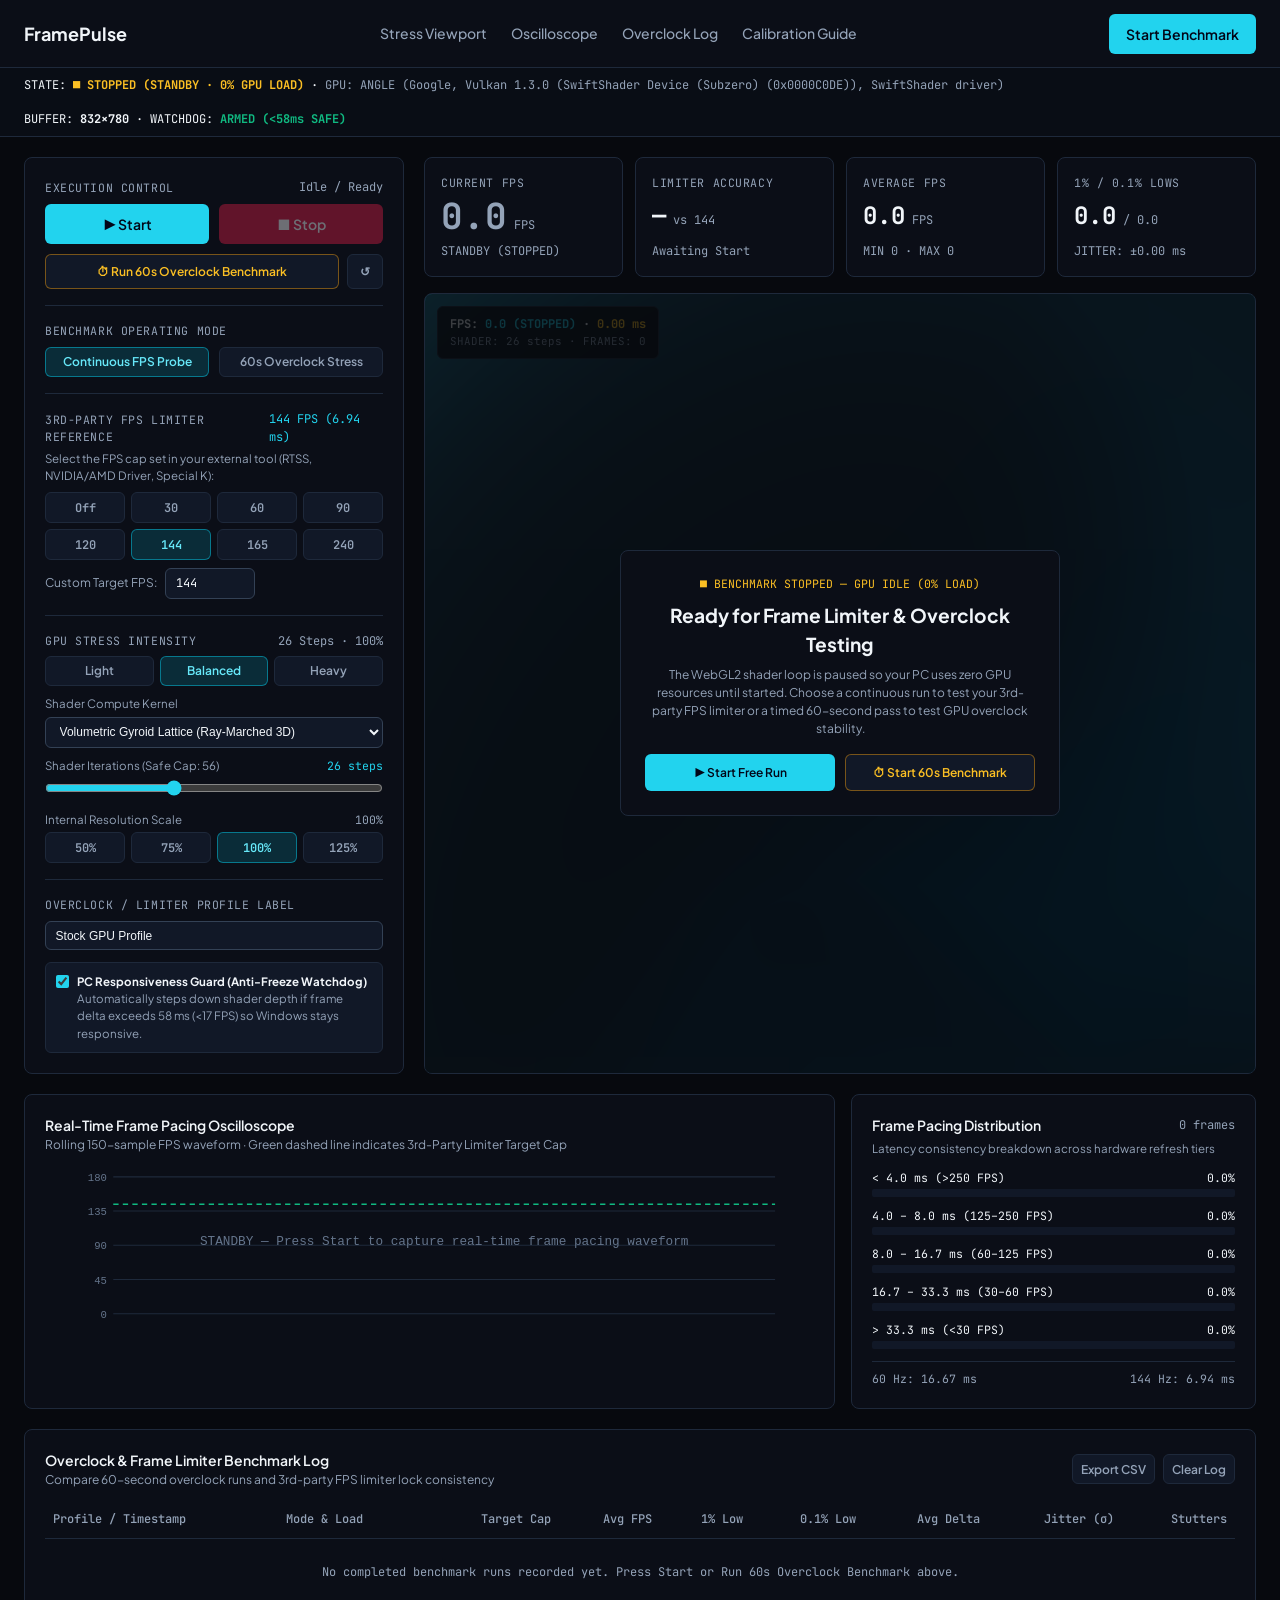
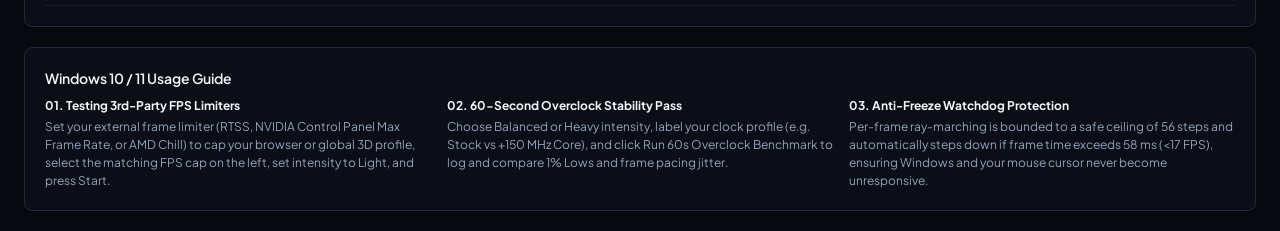
==== FramePulse-Standalone.html @ 43a32b8d "feat: add zero-dependency standalone benchmark support Enable single-file portability by introducing" ====
<!doctype html>
<html lang="en" class="dark">
<head>
  <meta charset="UTF-8" />
  <meta name="viewport" content="width=device-width, initial-scale=1.0" />
  <title>FramePulse — Standalone HTML5 WebGL2 GPU & FPS Benchmark</title>
  <link rel="preconnect" href="https://fonts.googleapis.com" />
  <link rel="preconnect" href="https://fonts.gstatic.com" crossorigin />
  <link href="https://fonts.googleapis.com/css2?family=JetBrains+Mono:wght@400;500;600;700&family=Plus+Jakarta+Sans:wght@400;500;600;700&display=swap" rel="stylesheet" />
  <style>
    :root {
      --bg-canvas: #07090E;
      --bg-panel: #0B0E17;
      --bg-surface: #111827;
      --border: #1E293B;
      --border-light: #334155;
      --text-main: #F1F5F9;
      --text-muted: #94A3B8;
      --text-dim: #64748B;
      --cyan: #06B6D4;
      --cyan-light: #22D3EE;
      --amber: #F59E0B;
      --amber-light: #FBBF24;
      --emerald: #10B981;
      --rose: #E11D48;
      --font-sans: "Plus Jakarta Sans", -apple-system, BlinkMacSystemFont, "Segoe UI", Roboto, sans-serif;
      --font-mono: "JetBrains Mono", Consolas, "Courier New", monospace;
    }
    * { box-sizing: border-box; margin: 0; padding: 0; }
    body {
      background-color: var(--bg-canvas);
      color: var(--text-main);
      font-family: var(--font-sans);
      line-height: 1.5;
      min-height: 100vh;
      display: flex;
      flex-direction: column;
      -webkit-font-smoothing: antialiased;
    }
    .mono { font-family: var(--font-mono); font-variant-numeric: tabular-nums; }
    .topbar {
      display: flex;
      align-items: center;
      justify-content: space-between;
      gap: 2rem;
      padding: 0.85rem 1.5rem;
      background: var(--bg-panel);
      border-bottom: 1px solid var(--border);
    }
    .brand {
      font-size: 1.125rem;
      font-weight: 700;
      color: var(--text-main);
      text-decoration: none;
      white-space: nowrap;
    }
    .nav-links {
      display: flex;
      align-items: center;
      gap: 1.5rem;
    }
    .nav-links a {
      color: var(--text-muted);
      text-decoration: none;
      font-size: 0.875rem;
      font-weight: 500;
      white-space: nowrap;
    }
    .nav-links a:hover { color: var(--text-main); }
    .ribbon {
      background: rgba(11, 14, 23, 0.8);
      border-bottom: 1px solid var(--border);
      padding: 0.5rem 1.5rem;
      display: flex;
      flex-wrap: wrap;
      align-items: center;
      justify-content: space-between;
      gap: 1rem;
      font-size: 0.75rem;
    }
    .container {
      max-width: 1440px;
      width: 100%;
      margin: 0 auto;
      padding: 1.25rem 1.5rem;
      display: flex;
      flex-direction: column;
      gap: 1.25rem;
    }
    .split-grid {
      display: grid;
      grid-template-columns: 380px 1fr;
      gap: 1.25rem;
      align-items: stretch;
    }
    @media (max-width: 1024px) {
      .split-grid { grid-template-columns: 1fr; }
      .nav-links { display: none; }
    }
    .panel {
      background: var(--bg-panel);
      border: 1px solid var(--border);
      border-radius: 0.5rem;
      padding: 1.25rem;
    }
    .section-divider {
      border-top: 1px solid var(--border);
      padding-top: 1rem;
      margin-top: 1rem;
    }
    .label-caps {
      font-family: var(--font-mono);
      font-size: 0.72rem;
      text-transform: uppercase;
      letter-spacing: 0.05em;
      color: var(--text-muted);
      display: block;
      margin-bottom: 0.5rem;
    }
    .btn-row { display: grid; grid-template-columns: 1fr 1fr; gap: 0.625rem; }
    button {
      font-family: var(--font-sans);
      cursor: pointer;
      border-radius: 0.375rem;
      transition: all 0.15s ease;
      font-weight: 600;
      border: 1px solid transparent;
    }
    button:disabled {
      opacity: 0.4;
      cursor: not-allowed;
    }
    .btn-start {
      background: var(--cyan-light);
      color: #020617;
      padding: 0.625rem 1rem;
      font-size: 0.875rem;
    }
    .btn-start:hover:not(:disabled) { background: #67E8F9; }
    .btn-stop {
      background: var(--rose);
      color: #FFFFFF;
      padding: 0.625rem 1rem;
      font-size: 0.875rem;
    }
    .btn-stop:hover:not(:disabled) { background: #F43F5E; }
    .btn-60s {
      background: var(--bg-surface);
      color: var(--amber-light);
      border-color: rgba(245, 158, 11, 0.45);
      padding: 0.55rem 0.75rem;
      font-size: 0.75rem;
      width: 100%;
    }
    .btn-60s:hover { background: #1E293B; }
    .btn-choice {
      background: var(--bg-surface);
      color: var(--text-muted);
      border-color: var(--border);
      padding: 0.4rem 0.5rem;
      font-size: 0.75rem;
    }
    .btn-choice:hover { color: var(--text-main); border-color: var(--border-light); }
    .btn-choice.active {
      background: rgba(6, 182, 212, 0.18);
      color: #67E8F9;
      border-color: rgba(6, 182, 212, 0.55);
    }
    .btn-choice.active-amber {
      background: rgba(245, 158, 11, 0.18);
      color: #FCD34D;
      border-color: rgba(245, 158, 11, 0.55);
    }
    .cap-grid { display: grid; grid-template-columns: repeat(4, 1fr); gap: 0.375rem; margin-bottom: 0.5rem; }
    .preset-grid { display: grid; grid-template-columns: repeat(3, 1fr); gap: 0.375rem; margin-bottom: 0.5rem; }
    .scale-grid { display: grid; grid-template-columns: repeat(4, 1fr); gap: 0.375rem; }
    input[type="text"], input[type="number"], select {
      background: var(--bg-surface);
      border: 1px solid var(--border-light);
      color: var(--text-main);
      border-radius: 0.375rem;
      padding: 0.4rem 0.6rem;
      font-size: 0.75rem;
      width: 100%;
    }
    input[type="range"] { width: 100%; accent-color: var(--cyan-light); cursor: pointer; }
    .kpi-grid {
      display: grid;
      grid-template-columns: repeat(4, 1fr);
      gap: 0.75rem;
    }
    @media (max-width: 768px) {
      .kpi-grid { grid-template-columns: repeat(2, 1fr); }
    }
    .kpi-card {
      background: var(--bg-panel);
      border: 1px solid var(--border);
      border-radius: 0.5rem;
      padding: 1rem;
      display: flex;
      flex-direction: column;
      justify-content: space-between;
    }
    .kpi-val-lg { font-size: 2.25rem; font-weight: 700; line-height: 1.1; }
    .kpi-val-md { font-size: 1.5rem; font-weight: 700; line-height: 1.2; }
    .viewport-wrap {
      position: relative;
      flex: 1;
      min-height: 410px;
      background: #05070B;
      border: 1px solid var(--border);
      border-radius: 0.5rem;
      overflow: hidden;
      display: flex;
      align-items: center;
      justify-content: center;
    }
    canvas#glCanvas { width: 100%; height: 100%; display: block; object-fit: cover; }
    .hud-tl {
      position: absolute;
      top: 0.75rem;
      left: 0.75rem;
      background: rgba(7, 9, 14, 0.86);
      border: 1px solid var(--border);
      border-radius: 0.375rem;
      padding: 0.5rem 0.75rem;
      font-size: 0.75rem;
      pointer-events: none;
    }
    .standby-overlay {
      position: absolute;
      inset: 0;
      background: rgba(7, 9, 14, 0.78);
      display: flex;
      align-items: center;
      justify-content: center;
      padding: 1.5rem;
    }
    .standby-card {
      max-width: 440px;
      width: 100%;
      background: var(--bg-panel);
      border: 1px solid var(--border);
      border-radius: 0.5rem;
      padding: 1.5rem;
      text-align: center;
    }
    .charts-grid {
      display: grid;
      grid-template-columns: 2fr 1fr;
      gap: 1rem;
    }
    @media (max-width: 1024px) {
      .charts-grid { grid-template-columns: 1fr; }
    }
    .progress-track {
      width: 100%;
      height: 0.5rem;
      background: var(--bg-surface);
      border-radius: 2px;
      overflow: hidden;
    }
    .progress-fill { height: 100%; transition: width 0.12s linear; }
    table { width: 100%; border-collapse: collapse; font-size: 0.75rem; }
    th {
      text-align: left;
      padding: 0.6rem 0.5rem;
      border-bottom: 1px solid var(--border);
      color: var(--text-muted);
      font-weight: 500;
    }
    td {
      padding: 0.6rem 0.5rem;
      border-bottom: 1px solid rgba(30, 41, 59, 0.6);
    }
    .text-right { text-align: right; }
    .text-cyan { color: var(--cyan-light); }
    .text-amber { color: var(--amber-light); }
    .text-emerald { color: var(--emerald); }
    .text-rose { color: #FB7185; }
    .text-muted { color: var(--text-muted); }
    .hidden { display: none !important; }
  </style>
</head>
<body>
  <header class="topbar">
    <a href="#viewport" class="brand">FramePulse</a>
    <nav class="nav-links">
      <a href="#viewport">Stress Viewport</a>
      <a href="#oscilloscope">Oscilloscope</a>
      <a href="#run-log">Overclock Log</a>
      <a href="#calibration-guide">Calibration Guide</a>
    </nav>
    <div>
      <button id="topToggleBtn" class="btn-start" type="button">Start Benchmark</button>
    </div>
  </header>

  <div class="ribbon mono">
    <div>
      <span>STATE: </span>
      <strong id="stateLabel" class="text-amber">■ STOPPED (STANDBY · 0% GPU LOAD)</strong>
      <span> · </span>
      <span id="gpuNameLabel" class="text-muted">GPU: Detecting WebGL2 Adapter...</span>
    </div>
    <div>
      <span>BUFFER: <strong id="resLabel">1280×720</strong></span>
      <span> · </span>
      <span>WATCHDOG: <strong id="watchdogStatusLabel" class="text-emerald">ARMED (&lt;58ms SAFE)</strong></span>
    </div>
  </div>

  <main class="container">
    <section id="viewport" class="split-grid">
      <!-- Left Parameter & Execution Column -->
      <div class="panel" style="display:flex;flex-direction:column;justify-content:space-between;">
        <div>
          <div style="display:flex;justify-content:space-between;align-items:center;margin-bottom:0.5rem;">
            <span class="label-caps" style="margin:0;">Execution Control</span>
            <span id="elapsedHeaderLabel" class="mono text-muted" style="font-size:0.75rem;">Idle / Ready</span>
          </div>

          <div class="btn-row">
            <button id="btnStart" type="button" class="btn-start">▶ Start</button>
            <button id="btnStop" type="button" class="btn-stop" disabled>■ Stop</button>
          </div>

          <div style="display:flex;gap:0.5rem;margin-top:0.625rem;">
            <button id="btnRun60s" type="button" class="btn-60s">⏱ Run 60s Overclock Benchmark</button>
            <button id="btnReset" type="button" class="btn-choice" title="Reset counters" style="padding:0.5rem 0.75rem;">↺</button>
          </div>

          <!-- Operating Mode -->
          <div class="section-divider">
            <span class="label-caps">Benchmark Operating Mode</span>
            <div class="btn-row">
              <button id="modeFreeBtn" type="button" class="btn-choice active">Continuous FPS Probe</button>
              <button id="mode60sBtn" type="button" class="btn-choice">60s Overclock Stress</button>
            </div>
          </div>

          <!-- 3rd Party FPS Limiter Reference -->
          <div class="section-divider">
            <div style="display:flex;justify-content:space-between;align-items:center;margin-bottom:0.25rem;">
              <span class="label-caps" style="margin:0;">3rd-Party FPS Limiter Reference</span>
              <span id="targetRefSummary" class="mono text-cyan" style="font-size:0.75rem;">144 FPS (6.94 ms)</span>
            </div>
            <p class="text-muted" style="font-size:0.72rem;margin-bottom:0.5rem;">
              Select the FPS cap set in your external tool (RTSS, NVIDIA/AMD Driver, Special K):
            </p>
            <div class="cap-grid" id="capButtonsContainer">
              <button type="button" data-cap="off" class="btn-choice mono">Off</button>
              <button type="button" data-cap="30" class="btn-choice mono">30</button>
              <button type="button" data-cap="60" class="btn-choice mono">60</button>
              <button type="button" data-cap="90" class="btn-choice mono">90</button>
              <button type="button" data-cap="120" class="btn-choice mono">120</button>
              <button type="button" data-cap="144" class="btn-choice mono active">144</button>
              <button type="button" data-cap="165" class="btn-choice mono">165</button>
              <button type="button" data-cap="240" class="btn-choice mono">240</button>
            </div>
            <div style="display:flex;align-items:center;gap:0.5rem;">
              <span class="text-muted" style="font-size:0.75rem;white-space:nowrap;">Custom Target FPS:</span>
              <input id="customCapInput" type="number" min="10" max="1000" value="144" class="mono" style="width:90px;" />
            </div>
          </div>

          <!-- GPU Workload Intensity -->
          <div class="section-divider">
            <div style="display:flex;justify-content:space-between;align-items:center;margin-bottom:0.4rem;">
              <span class="label-caps" style="margin:0;">GPU Stress Intensity</span>
              <span id="workloadSummary" class="mono text-muted" style="font-size:0.75rem;">26 Steps · 100%</span>
            </div>
            <div class="preset-grid" id="presetButtonsContainer">
              <button type="button" data-preset="light" class="btn-choice">Light</button>
              <button type="button" data-preset="balanced" class="btn-choice active">Balanced</button>
              <button type="button" data-preset="heavy" class="btn-choice">Heavy</button>
            </div>
            <div style="margin-top:0.6rem;">
              <label class="text-muted" style="font-size:0.72rem;display:block;margin-bottom:0.25rem;">Shader Compute Kernel</label>
              <select id="sceneSelect">
                <option value="0">Volumetric Gyroid Lattice (Ray-Marched 3D)</option>
                <option value="1">Trigonometric Plasma Manifold (Heavy ALU)</option>
                <option value="2">Infinite Prism Matrix (Distance Field)</option>
              </select>
            </div>
            <div style="margin-top:0.6rem;">
              <div style="display:flex;justify-content:space-between;font-size:0.72rem;margin-bottom:0.2rem;">
                <span class="text-muted">Shader Iterations (Safe Cap: 56)</span>
                <span id="stepsValueLabel" class="mono text-cyan">26 steps</span>
              </div>
              <input id="stepsSlider" type="range" min="8" max="56" step="2" value="26" />
            </div>
            <div style="margin-top:0.6rem;">
              <div style="display:flex;justify-content:space-between;font-size:0.72rem;margin-bottom:0.25rem;">
                <span class="text-muted">Internal Resolution Scale</span>
                <span id="scaleValueLabel" class="mono text-muted">100%</span>
              </div>
              <div class="scale-grid" id="scaleButtonsContainer">
                <button type="button" data-scale="0.5" class="btn-choice mono">50%</button>
                <button type="button" data-scale="0.75" class="btn-choice mono">75%</button>
                <button type="button" data-scale="1" class="btn-choice mono active">100%</button>
                <button type="button" data-scale="1.25" class="btn-choice mono">125%</button>
              </div>
            </div>
          </div>

          <!-- Overclock Profile Label & Watchdog -->
          <div class="section-divider">
            <span class="label-caps">Overclock / Limiter Profile Label</span>
            <input id="profileInput" type="text" value="Stock GPU Profile" placeholder="e.g. +150 MHz Core / +500 MHz VRAM" />
            <label style="display:flex;align-items:flex-start;gap:0.5rem;margin-top:0.75rem;padding:0.6rem;background:var(--bg-surface);border:1px solid var(--border);border-radius:0.375rem;cursor:pointer;font-size:0.72rem;">
              <input id="watchdogCheckbox" type="checkbox" checked style="margin-top:0.15rem;accent-color:var(--cyan-light);" />
              <span>
                <strong style="color:var(--text-main);display:block;">PC Responsiveness Guard (Anti-Freeze Watchdog)</strong>
                <span class="text-muted">Automatically steps down shader depth if frame delta exceeds 58 ms (&lt;17 FPS) so Windows stays responsive.</span>
              </span>
            </label>
          </div>
        </div>
      </div>

      <!-- Right Column: KPI Strip + WebGL2 Stress Viewport -->
      <div style="display:flex;flex-direction:column;gap:1rem;">
        <div class="kpi-grid">
          <div class="kpi-card">
            <span class="label-caps" style="margin:0;">CURRENT FPS</span>
            <div style="margin-top:0.35rem;">
              <span id="kpiCurrentFps" class="mono kpi-val-lg text-muted">0.0</span>
              <span class="mono text-muted" style="font-size:0.75rem;margin-left:0.25rem;">FPS</span>
            </div>
            <div id="kpiFrameTime" class="mono text-muted" style="font-size:0.75rem;margin-top:0.35rem;">STANDBY (STOPPED)</div>
          </div>

          <div class="kpi-card">
            <span class="label-caps" style="margin:0;">LIMITER ACCURACY</span>
            <div style="margin-top:0.35rem;">
              <span id="kpiDeviation" class="mono kpi-val-md">—</span>
              <span id="kpiTargetSub" class="mono text-muted" style="font-size:0.75rem;margin-left:0.25rem;">vs 144</span>
            </div>
            <div id="kpiLockStatus" class="mono text-muted" style="font-size:0.75rem;margin-top:0.35rem;">Awaiting Start</div>
          </div>

          <div class="kpi-card">
            <span class="label-caps" style="margin:0;">AVERAGE FPS</span>
            <div style="margin-top:0.35rem;">
              <span id="kpiAvgFps" class="mono kpi-val-md">0.0</span>
              <span class="mono text-muted" style="font-size:0.75rem;margin-left:0.25rem;">FPS</span>
            </div>
            <div id="kpiMinMax" class="mono text-muted" style="font-size:0.75rem;margin-top:0.35rem;">MIN 0 · MAX 0</div>
          </div>

          <div class="kpi-card">
            <span class="label-caps" style="margin:0;">1% / 0.1% LOWS</span>
            <div style="margin-top:0.35rem;">
              <span id="kpiLow1" class="mono kpi-val-md">0.0</span>
              <span id="kpiLow01" class="mono text-muted" style="font-size:0.75rem;margin-left:0.25rem;">/ 0.0</span>
            </div>
            <div id="kpiJitter" class="mono text-muted" style="font-size:0.75rem;margin-top:0.35rem;">JITTER: ±0.00 ms</div>
          </div>
        </div>

        <!-- 60s Benchmark Progress Bar -->
        <div id="bar60sWrap" class="panel hidden" style="padding:0.75rem 1rem;">
          <div class="mono" style="display:flex;justify-content:space-between;font-size:0.75rem;margin-bottom:0.4rem;">
            <span class="text-amber" style="font-weight:600;">60-SECOND OVERCLOCK STABILITY PASS</span>
            <span id="bar60sText">0.0s / 60.0s (60.0s remaining)</span>
          </div>
          <div class="progress-track">
            <div id="bar60sFill" class="progress-fill" style="width:0%;background:var(--amber);"></div>
          </div>
        </div>

        <!-- WebGL2 Canvas Viewport -->
        <div id="viewportContainer" class="viewport-wrap">
          <canvas id="glCanvas"></canvas>
          <div class="hud-tl mono">
            <div><strong>FPS: <span id="hudFps" class="text-cyan">0.0 (STOPPED)</span> · <span id="hudMs" class="text-amber">0.00 ms</span></strong></div>
            <div id="hudSub" class="text-muted" style="font-size:0.68rem;">SHADER: 26 steps · FRAMES: 0</div>
          </div>

          <div id="standbyOverlay" class="standby-overlay">
            <div class="standby-card">
              <div class="mono text-amber" style="font-size:0.72rem;margin-bottom:0.5rem;">■ BENCHMARK STOPPED — GPU IDLE (0% LOAD)</div>
              <h2 style="font-size:1.2rem;margin-bottom:0.5rem;">Ready for Frame Limiter & Overclock Testing</h2>
              <p class="text-muted" style="font-size:0.75rem;margin-bottom:1rem;">
                The WebGL2 shader loop is paused so your PC uses zero GPU resources until started. Choose a continuous run to test your 3rd-party FPS limiter or a timed 60-second pass to test GPU overclock stability.
              </p>
              <div class="btn-row">
                <button id="overlayStartFreeBtn" type="button" class="btn-start" style="font-size:0.75rem;">▶ Start Free Run</button>
                <button id="overlayStart60sBtn" type="button" class="btn-60s">⏱ Start 60s Benchmark</button>
              </div>
            </div>
          </div>
        </div>
      </div>
    </section>

    <!-- Oscilloscope & Frame Distribution Histogram -->
    <section id="oscilloscope" class="charts-grid">
      <div class="panel">
        <div style="display:flex;justify-content:space-between;align-items:center;margin-bottom:0.5rem;">
          <div>
            <h3 style="font-size:0.875rem;font-weight:600;">Real-Time Frame Pacing Oscilloscope</h3>
            <p id="oscSubtitle" class="text-muted" style="font-size:0.75rem;">Rolling 150-sample FPS waveform · Green dashed line indicates 3rd-Party Limiter Target Cap</p>
          </div>
        </div>
        <svg id="oscSvg" viewBox="0 0 680 165" style="width:100%;height:175px;display:block;"></svg>
      </div>

      <div class="panel" style="display:flex;flex-direction:column;justify-content:space-between;">
        <div>
          <div style="display:flex;justify-content:space-between;align-items:center;margin-bottom:0.25rem;">
            <h3 style="font-size:0.875rem;font-weight:600;">Frame Pacing Distribution</h3>
            <span id="totalFramesLabel" class="mono text-muted" style="font-size:0.75rem;">0 frames</span>
          </div>
          <p class="text-muted" style="font-size:0.72rem;margin-bottom:0.75rem;">Latency consistency breakdown across hardware refresh tiers</p>
          <div id="bucketsContainer" style="display:flex;flex-direction:column;gap:0.6rem;"></div>
        </div>
        <div class="mono text-muted" style="font-size:0.72rem;border-top:1px solid var(--border);padding-top:0.5rem;margin-top:0.75rem;display:flex;justify-content:space-between;">
          <span>60 Hz: 16.67 ms</span>
          <span>144 Hz: 6.94 ms</span>
        </div>
      </div>
    </section>

    <!-- Overclock & Frame Limiter Benchmark Log -->
    <section id="run-log" class="panel">
      <div style="display:flex;flex-wrap:wrap;justify-content:space-between;align-items:center;gap:0.75rem;margin-bottom:0.75rem;">
        <div>
          <h3 style="font-size:0.875rem;font-weight:600;">Overclock & Frame Limiter Benchmark Log</h3>
          <p class="text-muted" style="font-size:0.75rem;">Compare 60-second overclock runs and 3rd-party FPS limiter lock consistency</p>
        </div>
        <div style="display:flex;gap:0.5rem;">
          <button id="btnExportCsv" type="button" class="btn-choice">Export CSV</button>
          <button id="btnClearLog" type="button" class="btn-choice">Clear Log</button>
        </div>
      </div>
      <div style="overflow-x:auto;">
        <table>
          <thead>
            <tr class="mono">
              <th>Profile / Timestamp</th>
              <th>Mode & Load</th>
              <th class="text-right">Target Cap</th>
              <th class="text-right">Avg FPS</th>
              <th class="text-right">1% Low</th>
              <th class="text-right">0.1% Low</th>
              <th class="text-right">Avg Delta</th>
              <th class="text-right">Jitter (σ)</th>
              <th class="text-right">Stutters</th>
            </tr>
          </thead>
          <tbody id="runLogBody" class="mono">
            <tr><td colspan="9" class="text-muted" style="text-align:center;padding:1.5rem;">No completed benchmark runs recorded yet. Press Start or Run 60s Overclock Benchmark above.</td></tr>
          </tbody>
        </table>
      </div>
    </section>

    <!-- Calibration Guide -->
    <section id="calibration-guide" class="panel">
      <h3 style="font-size:0.875rem;font-weight:600;margin-bottom:0.5rem;">Windows 10 / 11 Usage Guide</h3>
      <div style="display:grid;grid-template-columns:repeat(auto-fit,minmax(260px,1fr));gap:1rem;font-size:0.75rem;" class="text-muted">
        <div>
          <strong style="color:var(--text-main);display:block;margin-bottom:0.2rem;">01. Testing 3rd-Party FPS Limiters</strong>
          Set your external frame limiter (RTSS, NVIDIA Control Panel Max Frame Rate, or AMD Chill) to cap your browser or global 3D profile, select the matching FPS cap on the left, set intensity to Light, and press Start.
        </div>
        <div>
          <strong style="color:var(--text-main);display:block;margin-bottom:0.2rem;">02. 60-Second Overclock Stability Pass</strong>
          Choose Balanced or Heavy intensity, label your clock profile (e.g. Stock vs +150 MHz Core), and click Run 60s Overclock Benchmark to log and compare 1% Lows and frame pacing jitter.
        </div>
        <div>
          <strong style="color:var(--text-main);display:block;margin-bottom:0.2rem;">03. Anti-Freeze Watchdog Protection</strong>
          Per-frame ray-marching is bounded to a safe ceiling of 56 steps and automatically steps down if frame time exceeds 58 ms (&lt;17 FPS), ensuring Windows and your mouse cursor never become unresponsive.
        </div>
      </div>
    </section>
  </main>

  <script>
    (function() {
      // State — always starts STOPPED
      var status = 'stopped';
      var config = {
        mode: 'free_run',
        preset: 'balanced',
        scene: 0,
        shaderIterations: 26,
        resolutionScale: 1.0,
        referenceTargetFps: 144,
        watchdogEnabled: true,
        clockProfileLabel: 'Stock GPU Profile'
      };

      var rafId = null;
      var startTimeMs = 0;
      var lastFrameMs = 0;
      var lastUiSyncMs = 0;
      var allDeltas = [];
      var recentDeltas = [];
      var buckets = { under4: 0, ms4to8: 0, ms8to16: 0, ms16to33: 0, over33: 0 };
      var stutterCount = 0;
      var effectiveSteps = 26;
      var consecutiveSlow = 0;
      var watchdogTriggers = 0;
      var watchdogActive = false;
      var history = [];
      var runRecords = [];

      // WebGL Setup
      var canvas = document.getElementById('glCanvas');
      var container = document.getElementById('viewportContainer');
      var gl = canvas.getContext('webgl2', { alpha: false, antialias: false, powerPreference: 'high-performance' }) ||
               canvas.getContext('webgl', { alpha: false, antialias: false, powerPreference: 'high-performance' });

      var vsSource = 'attribute vec2 a_pos; void main(){ gl_Position = vec4(a_pos, 0.0, 1.0); }';
      var fsSource = [
        'precision highp float;',
        'uniform vec2 u_res;',
        'uniform float u_time;',
        'uniform int u_iter;',
        'uniform int u_scene;',
        'mat2 rot(float a){ float s=sin(a), c=cos(a); return mat2(c,-s,s,c); }',
        'float mapLattice(vec3 p, float t){',
        '  vec3 q=p; q.xy*=rot(t*0.15); q.yz*=rot(t*0.11);',
        '  float g=abs(dot(sin(q*2.4),cos(q.zxy*2.4)))/2.4;',
        '  float b=length(max(abs(fract(q*0.5)-0.5)-0.16,0.0));',
        '  return mix(g-0.08,b,0.35);',
        '}',
        'float mapMatrix(vec3 p, float t){',
        '  vec3 q=p; q.xz*=rot(t*0.12);',
        '  vec3 id=floor(q*1.25); vec3 l=fract(q*1.25)-0.5;',
        '  float w=sin(id.x*1.7+id.z*1.3+t*2.2)*0.12;',
        '  vec3 b=abs(l)-vec3(0.22+w*0.3,0.28,0.22-w*0.3);',
        '  return (length(max(b,0.0))+min(max(b.x,max(b.y,b.z)),0.0))/1.25;',
        '}',
        'void main(){',
        '  vec2 uv=(gl_FragCoord.xy-0.5*u_res)/min(u_res.y,u_res.x);',
        '  float t=u_time;',
        '  if(u_scene==1){',
        '    vec3 col=vec3(0.0); vec2 p=uv*2.2; float amp=0.65, freq=1.8;',
        '    for(int i=0;i<60;i++){',
        '      if(i>=u_iter) break;',
        '      float fi=float(i);',
        '      p+=vec2(sin(p.y*freq+t*1.1+fi*0.37),cos(p.x*freq-t*0.9+fi*0.53))*(amp/freq);',
        '      float h=sin(dot(p,vec2(cos(fi*0.4),sin(fi*0.4)))*2.5+t);',
        '      vec3 lc=0.5+0.5*cos(vec3(0.15,0.45,0.85)*fi*0.25+h+vec3(0.0,1.8,3.6));',
        '      col+=lc*exp(-abs(h)*1.6); freq*=1.035; amp*=0.965;',
        '    }',
        '    col/=max(float(u_iter)*0.32,1.0);',
        '    gl_FragColor=vec4(pow(clamp(col,0.0,1.0),vec3(0.92)),1.0); return;',
        '  }',
        '  vec3 ro=vec3(0.0,0.0,-3.2+sin(t*0.4)*0.3);',
        '  vec3 rd=normalize(vec3(uv,1.15)); rd.xy*=rot(sin(t*0.2)*0.15);',
        '  float td=0.0, hit=0.0; vec3 glow=vec3(0.0);',
        '  for(int i=0;i<60;i++){',
        '    if(i>=u_iter) break;',
        '    vec3 p=ro+rd*td;',
        '    float d=(u_scene==0)?mapLattice(p,t):mapMatrix(p,t);',
        '    vec3 st=(u_scene==0)?vec3(0.03,0.68,0.88)+0.25*cos(vec3(1.0,2.0,3.0)+p.z*0.8+t):vec3(0.18,0.55,0.95)+0.25*sin(vec3(2.5,1.2,0.4)+p.y*1.1-t);',
        '    glow+=st*(0.014/(0.025+d*d*4.5));',
        '    if(abs(d)<0.0025){ hit=1.0-float(i)/float(u_iter); break; }',
        '    td+=max(abs(d)*0.62,0.018); if(td>14.0) break;',
        '  }',
        '  vec3 col=mix(vec3(0.03,0.05,0.09),vec3(0.08,0.55,0.82),hit)+glow*0.55;',
        '  col=col/(1.0+col*0.45);',
        '  gl_FragColor=vec4(pow(clamp(col,0.0,1.0),vec3(0.9)),1.0);',
        '}'
      ].join('\n');

      var uRes = null, uTime = null, uIter = null, uScene = null;
      if (gl) {
        var dbg = gl.getExtension('WEBGL_debug_renderer_info');
        var gpuStr = dbg ? gl.getParameter(dbg.UNMASKED_RENDERER_WEBGL) : gl.getParameter(gl.RENDERER);
        document.getElementById('gpuNameLabel').textContent = 'GPU: ' + (gpuStr || 'WebGL Hardware Adapter');

        function compile(type, src) {
          var s = gl.createShader(type); gl.shaderSource(s, src); gl.compileShader(s); return s;
        }
        var prog = gl.createProgram();
        gl.attachShader(prog, compile(gl.VERTEX_SHADER, vsSource));
        gl.attachShader(prog, compile(gl.FRAGMENT_SHADER, fsSource));
        gl.linkProgram(prog); gl.useProgram(prog);

        var buf = gl.createBuffer();
        gl.bindBuffer(gl.ARRAY_BUFFER, buf);
        gl.bufferData(gl.ARRAY_BUFFER, new Float32Array([-1,-1, 1,-1, -1,1, -1,1, 1,-1, 1,1]), gl.STATIC_DRAW);
        var loc = gl.getAttribLocation(prog, 'a_pos');
        gl.enableVertexAttribArray(loc);
        gl.vertexAttribPointer(loc, 2, gl.FLOAT, false, 0, 0);

        uRes = gl.getUniformLocation(prog, 'u_res');
        uTime = gl.getUniformLocation(prog, 'u_time');
        uIter = gl.getUniformLocation(prog, 'u_iter');
        uScene = gl.getUniformLocation(prog, 'u_scene');
      }

      function resizeCanvas() {
        var r = container.getBoundingClientRect();
        var w = Math.max(320, Math.floor((r.width || 900) * config.resolutionScale));
        var h = Math.max(220, Math.floor((r.height || 410) * config.resolutionScale));
        canvas.width = w; canvas.height = h;
        if (gl) gl.viewport(0, 0, w, h);
        document.getElementById('resLabel').textContent = w + '×' + h;
        if (status !== 'running') drawFrame(2.4, Math.min(8, config.shaderIterations));
      }

      function drawFrame(tSec, iterCount) {
        if (!gl) return;
        gl.uniform2f(uRes, canvas.width, canvas.height);
        gl.uniform1f(uTime, tSec);
        gl.uniform1i(uIter, Math.max(4, Math.min(56, iterCount)));
        gl.uniform1i(uScene, config.scene);
        gl.drawArrays(gl.TRIANGLES, 0, 6);
      }

      window.addEventListener('resize', resizeCanvas);
      resizeCanvas();

      function computeStats() {
        if (allDeltas.length === 0) {
          return { curFps: 0, ms: 0, avgFps: 0, minFps: 0, maxFps: 0, low1: 0, low01: 0, jitter: 0 };
        }
        var rSum = 0;
        for (var i = 0; i < recentDeltas.length; i++) rSum += recentDeltas[i];
        var rAvg = rSum / recentDeltas.length;
        var curFps = rAvg > 0 ? 1000 / rAvg : 0;

        var vSum = 0;
        for (var j = 0; j < recentDeltas.length; j++) {
          var d = recentDeltas[j] - rAvg; vSum += d * d;
        }
        var jitter = recentDeltas.length > 1 ? Math.sqrt(vSum / recentDeltas.length) : 0;

        var totMs = 0, minD = Infinity, maxD = 0;
        for (var k = 0; k < allDeltas.length; k++) {
          var dk = allDeltas[k]; totMs += dk;
          if (dk < minD) minD = dk;
          if (dk > maxD) maxD = dk;
        }
        var avgMs = totMs / allDeltas.length;
        var avgFps = avgMs > 0 ? 1000 / avgMs : 0;
        var sorted = allDeltas.slice().sort(function(a, b) { return b - a; });
        var c1 = Math.max(1, Math.ceil(sorted.length * 0.01));
        var c01 = Math.max(1, Math.ceil(sorted.length * 0.001));
        var s1 = 0, s01 = 0;
        for (var m = 0; m < c1; m++) s1 += sorted[m];
        for (var n = 0; n < c01; n++) s01 += sorted[n];

        return {
          curFps: curFps,
          ms: rAvg,
          avgFps: avgFps,
          minFps: maxD > 0 ? 1000 / maxD : 0,
          maxFps: minD > 0 ? 1000 / minD : 0,
          low1: 1000 / (s1 / c1),
          low01: 1000 / (s01 / c01),
          jitter: jitter
        };
      }

      function renderOscilloscope() {
        var svg = document.getElementById('oscSvg');
        var w = 680, h = 165, padL = 42, padR = 14, padT = 14, padB = 22;
        var pw = w - padL - padR, ph = h - padT - padB;
        var maxFps = 144;
        if (config.referenceTargetFps) maxFps = Math.max(120, config.referenceTargetFps * 1.25);
        for (var i = 0; i < history.length; i++) {
          if (history[i].fps * 1.15 > maxFps) maxFps = Math.ceil((history[i].fps * 1.15) / 30) * 30;
        }

        var out = [];
        var steps = [0, 0.25, 0.5, 0.75, 1];
        for (var s = 0; s < steps.length; s++) {
          var y = padT + ph - steps[s] * ph;
          var val = Math.round(steps[s] * maxFps);
          out.push('<line x1="' + padL + '" y1="' + y + '" x2="' + (padL + pw) + '" y2="' + y + '" stroke="#1E293B" stroke-width="1"/>');
          out.push('<text x="' + (padL - 6) + '" y="' + (y + 4) + '" text-anchor="end" fill="#64748B" font-size="10" font-family="monospace">' + val + '</text>');
        }

        if (config.referenceTargetFps && config.referenceTargetFps <= maxFps) {
          var ry = padT + ph - (config.referenceTargetFps / maxFps) * ph;
          out.push('<line x1="' + padL + '" y1="' + ry + '" x2="' + (padL + pw) + '" y2="' + ry + '" stroke="#10B981" stroke-width="1.5" stroke-dasharray="5 4"/>');
        }

        if (history.length > 1) {
          var pts = [];
          for (var idx = 0; idx < history.length; idx++) {
            var x = padL + (idx / (history.length - 1)) * pw;
            var cy = padT + ph - (Math.min(maxFps, history[idx].fps) / maxFps) * ph;
            pts.push((idx === 0 ? 'M' : 'L') + x.toFixed(1) + ' ' + cy.toFixed(1));
          }
          out.push('<path d="' + pts.join(' ') + '" fill="none" stroke="#06B6D4" stroke-width="2"/>');
        } else {
          out.push('<text x="' + (padL + pw / 2) + '" y="' + (padT + ph / 2) + '" text-anchor="middle" fill="#64748B" font-size="12" font-family="monospace">STANDBY — Press Start to capture real-time frame pacing waveform</text>');
        }
        svg.innerHTML = out.join('');
      }

      function renderBuckets() {
        var tot = allDeltas.length;
        document.getElementById('totalFramesLabel').textContent = tot.toLocaleString() + ' frames';
        var list = [
          { label: '< 4.0 ms (>250 FPS)', count: buckets.under4, color: '#22D3EE' },
          { label: '4.0 – 8.0 ms (125–250 FPS)', count: buckets.ms4to8, color: '#06B6D4' },
          { label: '8.0 – 16.7 ms (60–125 FPS)', count: buckets.ms8to16, color: '#3B82F6' },
          { label: '16.7 – 33.3 ms (30–60 FPS)', count: buckets.ms16to33, color: '#F59E0B' },
          { label: '> 33.3 ms (<30 FPS)', count: buckets.over33, color: '#F43F5E' }
        ];
        var html = [];
        for (var i = 0; i < list.length; i++) {
          var pct = tot > 0 ? (list[i].count / tot) * 100 : 0;
          html.push(
            '<div>' +
              '<div class="mono" style="display:flex;justify-content:space-between;font-size:0.72rem;margin-bottom:0.2rem;">' +
                '<span>' + list[i].label + '</span><span>' + pct.toFixed(1) + '%</span>' +
              '</div>' +
              '<div class="progress-track"><div class="progress-fill" style="width:' + Math.min(100, pct) + '%;background:' + list[i].color + ';"></div></div>' +
            '</div>'
          );
        }
        document.getElementById('bucketsContainer').innerHTML = html.join('');
      }

      function renderRunLog() {
        var tbody = document.getElementById('runLogBody');
        if (runRecords.length === 0) {
          tbody.innerHTML = '<tr><td colspan="9" class="text-muted" style="text-align:center;padding:1.5rem;">No completed benchmark runs recorded yet.</td></tr>';
          return;
        }
        var html = [];
        for (var i = 0; i < runRecords.length; i++) {
          var r = runRecords[i];
          html.push(
            '<tr>' +
              '<td><strong>' + r.profile + '</strong><div class="text-muted" style="font-size:0.68rem;">' + r.time + ' · ' + r.duration.toFixed(1) + 's</div></td>' +
              '<td>' + (r.mode === 'benchmark_60s' ? '60s OC Stress' : 'Free Run') + ' (' + r.steps + ' steps)</td>' +
              '<td class="text-right">' + (r.cap ? r.cap + ' FPS' : 'Uncapped') + '</td>' +
              '<td class="text-right text-cyan"><strong>' + r.avgFps.toFixed(1) + '</strong></td>' +
              '<td class="text-right">' + r.low1.toFixed(1) + '</td>' +
              '<td class="text-right">' + r.low01.toFixed(1) + '</td>' +
              '<td class="text-right text-amber">' + r.ms.toFixed(2) + ' ms</td>' +
              '<td class="text-right">±' + r.jitter.toFixed(2) + ' ms</td>' +
              '<td class="text-right">' + r.stutters + '</td>' +
            '</tr>'
          );
        }
        tbody.innerHTML = html.join('');
      }

      function updateUiControls() {
        var isRun = status === 'running';
        document.getElementById('btnStart').disabled = isRun;
        document.getElementById('btnStop').disabled = !isRun;
        var topBtn = document.getElementById('topToggleBtn');
        topBtn.textContent = isRun ? '■ Stop Benchmark' : '▶ Start Benchmark';
        topBtn.className = isRun ? 'btn-stop' : 'btn-start';

        var stLabel = document.getElementById('stateLabel');
        if (isRun) {
          stLabel.textContent = '● RUNNING (' + (config.mode === 'benchmark_60s' ? '60s OVERCLOCK TEST' : 'CONTINUOUS FREE RUN') + ')';
          stLabel.className = 'text-emerald';
        } else if (status === 'completed') {
          stLabel.textContent = '■ COMPLETED (GPU IDLE)';
          stLabel.className = 'text-cyan';
        } else {
          stLabel.textContent = '■ STOPPED (STANDBY · 0% GPU LOAD)';
          stLabel.className = 'text-amber';
        }

        document.getElementById('standbyOverlay').className = isRun ? 'standby-overlay hidden' : 'standby-overlay';
        document.getElementById('bar60sWrap').className = config.mode === 'benchmark_60s' ? 'panel' : 'panel hidden';
      }

      function stopBenchmark(completed60s) {
        if (rafId) { cancelAnimationFrame(rafId); rafId = null; }
        var elapsed = startTimeMs > 0 ? (performance.now() - startTimeMs) / 1000 : 0;
        var st = computeStats();
        if (allDeltas.length >= 15 && elapsed >= 1.0) {
          runRecords.unshift({
            time: new Date().toLocaleTimeString(),
            profile: document.getElementById('profileInput').value || 'Stock GPU Profile',
            mode: config.mode,
            duration: completed60s ? 60.0 : elapsed,
            steps: config.shaderIterations,
            cap: config.referenceTargetFps,
            avgFps: st.avgFps,
            low1: st.low1,
            low01: st.low01,
            ms: st.avgFps > 0 ? 1000 / st.avgFps : 0,
            jitter: st.jitter,
            stutters: stutterCount
          });
          renderRunLog();
        }
        status = completed60s ? 'completed' : 'stopped';
        drawFrame(2.4, Math.min(8, config.shaderIterations));
        updateUiControls();
      }

      function startBenchmark(overrideMode) {
        if (rafId) cancelAnimationFrame(rafId);
        if (overrideMode) {
          config.mode = overrideMode;
          document.getElementById('modeFreeBtn').className = config.mode === 'free_run' ? 'btn-choice active' : 'btn-choice';
          document.getElementById('mode60sBtn').className = config.mode === 'benchmark_60s' ? 'btn-choice active-amber' : 'btn-choice';
        }
        var now = performance.now();
        startTimeMs = now; lastFrameMs = now; lastUiSyncMs = now;
        allDeltas = []; recentDeltas = [];
        buckets = { under4: 0, ms4to8: 0, ms8to16: 0, ms16to33: 0, over33: 0 };
        stutterCount = 0; effectiveSteps = config.shaderIterations;
        consecutiveSlow = 0; watchdogTriggers = 0; watchdogActive = false;
        history = [];
        status = 'running';
        updateUiControls();

        function tick(ts) {
          if (status !== 'running') return;
          var dt = ts - lastFrameMs;
          lastFrameMs = ts;
          var elapsed = (ts - startTimeMs) / 1000;

          if (dt > 0.2 && dt < 1000) {
            allDeltas.push(dt);
            recentDeltas.push(dt);
            if (recentDeltas.length > 35) recentDeltas.shift();

            if (dt < 4.0) buckets.under4++;
            else if (dt < 8.0) buckets.ms4to8++;
            else if (dt <= 16.75) buckets.ms8to16++;
            else if (dt <= 33.4) buckets.ms16to33++;
            else buckets.over33++;

            if (allDeltas.length > 20) {
              var rAvg = recentDeltas.reduce(function(a,b){return a+b;},0) / recentDeltas.length;
              if (dt > Math.max(22, rAvg * 2.1)) stutterCount++;
            }

            if (config.watchdogEnabled) {
              if (dt > 58.0) {
                consecutiveSlow++;
                if (consecutiveSlow >= 3 && effectiveSteps > 8) {
                  effectiveSteps = Math.max(8, effectiveSteps - 6);
                  watchdogTriggers++; watchdogActive = true; consecutiveSlow = 0;
                }
              } else if (dt < 28.0) {
                consecutiveSlow = 0;
              }
            } else {
              effectiveSteps = config.shaderIterations;
            }
          }

          drawFrame(elapsed, effectiveSteps);

          if (config.mode === 'benchmark_60s' && elapsed >= 60.0) {
            stopBenchmark(true);
            return;
          }

          if (ts - lastUiSyncMs >= 100) {
            lastUiSyncMs = ts;
            var st = computeStats();
            history.push({ time: elapsed, fps: st.curFps, ms: st.ms });
            if (history.length > 150) history.shift();

            document.getElementById('elapsedHeaderLabel').textContent = 'T+' + elapsed.toFixed(1) + 's';
            var kpiFps = document.getElementById('kpiCurrentFps');
            kpiFps.textContent = st.curFps.toFixed(1);
            kpiFps.className = 'mono kpi-val-lg text-cyan';
            document.getElementById('kpiFrameTime').innerHTML = 'DELTA: <strong class="text-amber">' + st.ms.toFixed(2) + ' ms</strong>';
            document.getElementById('kpiAvgFps').textContent = st.avgFps.toFixed(1);
            document.getElementById('kpiMinMax').textContent = 'MIN ' + st.minFps.toFixed(0) + ' · MAX ' + st.maxFps.toFixed(0);
            document.getElementById('kpiLow1').textContent = st.low1.toFixed(1);
            document.getElementById('kpiLow01').textContent = '/ ' + st.low01.toFixed(1);
            document.getElementById('kpiJitter').textContent = 'JITTER: ±' + st.jitter.toFixed(2) + ' ms';

            document.getElementById('hudFps').textContent = st.curFps.toFixed(1);
            document.getElementById('hudMs').textContent = st.ms.toFixed(2) + ' ms';
            document.getElementById('hudSub').textContent = 'SHADER: ' + effectiveSteps + ' steps · FRAMES: ' + allDeltas.length.toLocaleString();

            if (config.referenceTargetFps) {
              var dev = st.curFps - config.referenceTargetFps;
              document.getElementById('kpiDeviation').textContent = (dev >= 0 ? '+' : '') + dev.toFixed(1);
              var tol = Math.max(2.0, config.referenceTargetFps * 0.035);
              var lockEl = document.getElementById('kpiLockStatus');
              if (Math.abs(dev) <= tol) { lockEl.textContent = '● Locked to Cap'; lockEl.className = 'mono text-emerald'; }
              else if (dev > tol) { lockEl.textContent = '▲ Above Target Cap'; lockEl.className = 'mono text-amber'; }
              else { lockEl.textContent = '▼ GPU Bound'; lockEl.className = 'mono text-cyan'; }
            } else {
              document.getElementById('kpiDeviation').textContent = '—';
              document.getElementById('kpiLockStatus').textContent = 'No Cap Selected';
            }

            if (config.mode === 'benchmark_60s') {
              var rem = Math.max(0, 60 - elapsed);
              document.getElementById('bar60sText').textContent = elapsed.toFixed(1) + 's / 60.0s (' + rem.toFixed(1) + 's remaining)';
              document.getElementById('bar60sFill').style.width = Math.min(100, (elapsed / 60) * 100) + '%';
            }

            renderOscilloscope();
            renderBuckets();
          }

          rafId = requestAnimationFrame(tick);
        }
        rafId = requestAnimationFrame(tick);
      }

      // Wire event listeners
      document.getElementById('btnStart').addEventListener('click', function() { startBenchmark(); });
      document.getElementById('btnStop').addEventListener('click', function() { stopBenchmark(false); });
      document.getElementById('topToggleBtn').addEventListener('click', function() {
        if (status === 'running') stopBenchmark(false); else startBenchmark();
      });
      document.getElementById('btnRun60s').addEventListener('click', function() { startBenchmark('benchmark_60s'); });
      document.getElementById('overlayStartFreeBtn').addEventListener('click', function() { startBenchmark('free_run'); });
      document.getElementById('overlayStart60sBtn').addEventListener('click', function() { startBenchmark('benchmark_60s'); });
      document.getElementById('btnReset').addEventListener('click', function() {
        if (status === 'running') stopBenchmark(false);
        allDeltas = []; recentDeltas = []; history = [];
        buckets = { under4: 0, ms4to8: 0, ms8to16: 0, ms16to33: 0, over33: 0 };
        document.getElementById('kpiCurrentFps').textContent = '0.0';
        document.getElementById('kpiCurrentFps').className = 'mono kpi-val-lg text-muted';
        document.getElementById('kpiFrameTime').textContent = 'STANDBY (STOPPED)';
        renderOscilloscope(); renderBuckets();
      });

      document.getElementById('modeFreeBtn').addEventListener('click', function() {
        config.mode = 'free_run';
        this.className = 'btn-choice active';
        document.getElementById('mode60sBtn').className = 'btn-choice';
        updateUiControls();
      });
      document.getElementById('mode60sBtn').addEventListener('click', function() {
        config.mode = 'benchmark_60s';
        this.className = 'btn-choice active-amber';
        document.getElementById('modeFreeBtn').className = 'btn-choice';
        updateUiControls();
      });

      var capBtns = document.querySelectorAll('#capButtonsContainer button');
      function updateCapSummary() {
        var c = config.referenceTargetFps;
        document.getElementById('targetRefSummary').textContent = c ? c + ' FPS (' + (1000 / c).toFixed(2) + ' ms)' : 'No Reference';
        document.getElementById('kpiTargetSub').textContent = c ? 'vs ' + c : '';
        renderOscilloscope();
      }
      for (var i = 0; i < capBtns.length; i++) {
        capBtns[i].addEventListener('click', function() {
          for (var j = 0; j < capBtns.length; j++) capBtns[j].className = 'btn-choice mono';
          this.className = 'btn-choice mono active';
          var v = this.getAttribute('data-cap');
          config.referenceTargetFps = v === 'off' ? null : parseInt(v, 10);
          if (config.referenceTargetFps) document.getElementById('customCapInput').value = String(config.referenceTargetFps);
          updateCapSummary();
        });
      }
      document.getElementById('customCapInput').addEventListener('input', function() {
        var val = parseInt(this.value, 10);
        if (!isNaN(val) && val >= 10 && val <= 1000) {
          config.referenceTargetFps = val;
          updateCapSummary();
        }
      });

      var presetMap = {
        light: { steps: 10, scale: 0.75 },
        balanced: { steps: 26, scale: 1.0 },
        heavy: { steps: 44, scale: 1.0 }
      };
      var presetBtns = document.querySelectorAll('#presetButtonsContainer button');
      function updateWorkloadLabels() {
        document.getElementById('stepsValueLabel').textContent = config.shaderIterations + ' steps';
        document.getElementById('stepsSlider').value = String(config.shaderIterations);
        document.getElementById('scaleValueLabel').textContent = Math.round(config.resolutionScale * 100) + '%';
        document.getElementById('workloadSummary').textContent = config.shaderIterations + ' Steps · ' + Math.round(config.resolutionScale * 100) + '%';
        resizeCanvas();
      }
      for (var p = 0; p < presetBtns.length; p++) {
        presetBtns[p].addEventListener('click', function() {
          for (var q = 0; q < presetBtns.length; q++) presetBtns[q].className = 'btn-choice';
          this.className = 'btn-choice active';
          var pk = this.getAttribute('data-preset');
          config.shaderIterations = presetMap[pk].steps;
          config.resolutionScale = presetMap[pk].scale;
          effectiveSteps = config.shaderIterations;
          updateWorkloadLabels();
        });
      }
      document.getElementById('stepsSlider').addEventListener('input', function() {
        config.shaderIterations = parseInt(this.value, 10);
        effectiveSteps = config.shaderIterations;
        updateWorkloadLabels();
      });
      document.getElementById('sceneSelect').addEventListener('change', function() {
        config.scene = parseInt(this.value, 10);
        if (status !== 'running') drawFrame(2.4, Math.min(8, config.shaderIterations));
      });
      var scaleBtns = document.querySelectorAll('#scaleButtonsContainer button');
      for (var sb = 0; sb < scaleBtns.length; sb++) {
        scaleBtns[sb].addEventListener('click', function() {
          for (var k = 0; k < scaleBtns.length; k++) scaleBtns[k].className = 'btn-choice mono';
          this.className = 'btn-choice mono active';
          config.resolutionScale = parseFloat(this.getAttribute('data-scale'));
          updateWorkloadLabels();
        });
      }
      document.getElementById('watchdogCheckbox').addEventListener('change', function() {
        config.watchdogEnabled = this.checked;
        var wl = document.getElementById('watchdogStatusLabel');
        wl.textContent = this.checked ? 'ARMED (<58ms SAFE)' : 'DISABLED';
        wl.className = this.checked ? 'text-emerald' : 'text-muted';
      });
      document.getElementById('btnClearLog').addEventListener('click', function() {
        runRecords = []; renderRunLog();
      });
      document.getElementById('btnExportCsv').addEventListener('click', function() {
        if (runRecords.length === 0) return;
        var rows = ['Timestamp,Profile,Mode,Duration_s,Shader_Steps,Target_Cap,Avg_FPS,1Pct_Low,0.1Pct_Low,Avg_ms,Jitter_ms,Stutters'];
        for (var i = 0; i < runRecords.length; i++) {
          var r = runRecords[i];
          rows.push([r.time, '"' + r.profile + '"', r.mode, r.duration.toFixed(1), r.steps, r.cap || 'Uncapped', r.avgFps.toFixed(2), r.low1.toFixed(2), r.low01.toFixed(2), r.ms.toFixed(2), r.jitter.toFixed(2), r.stutters].join(','));
        }
        var blob = new Blob([rows.join('\n')], { type: 'text/csv' });
        var a = document.createElement('a');
        a.href = URL.createObjectURL(blob);
        a.download = 'framepulse-benchmark.csv';
        a.click();
      });

      renderOscilloscope();
      renderBuckets();
    })();
  </script>
</body>
</html>
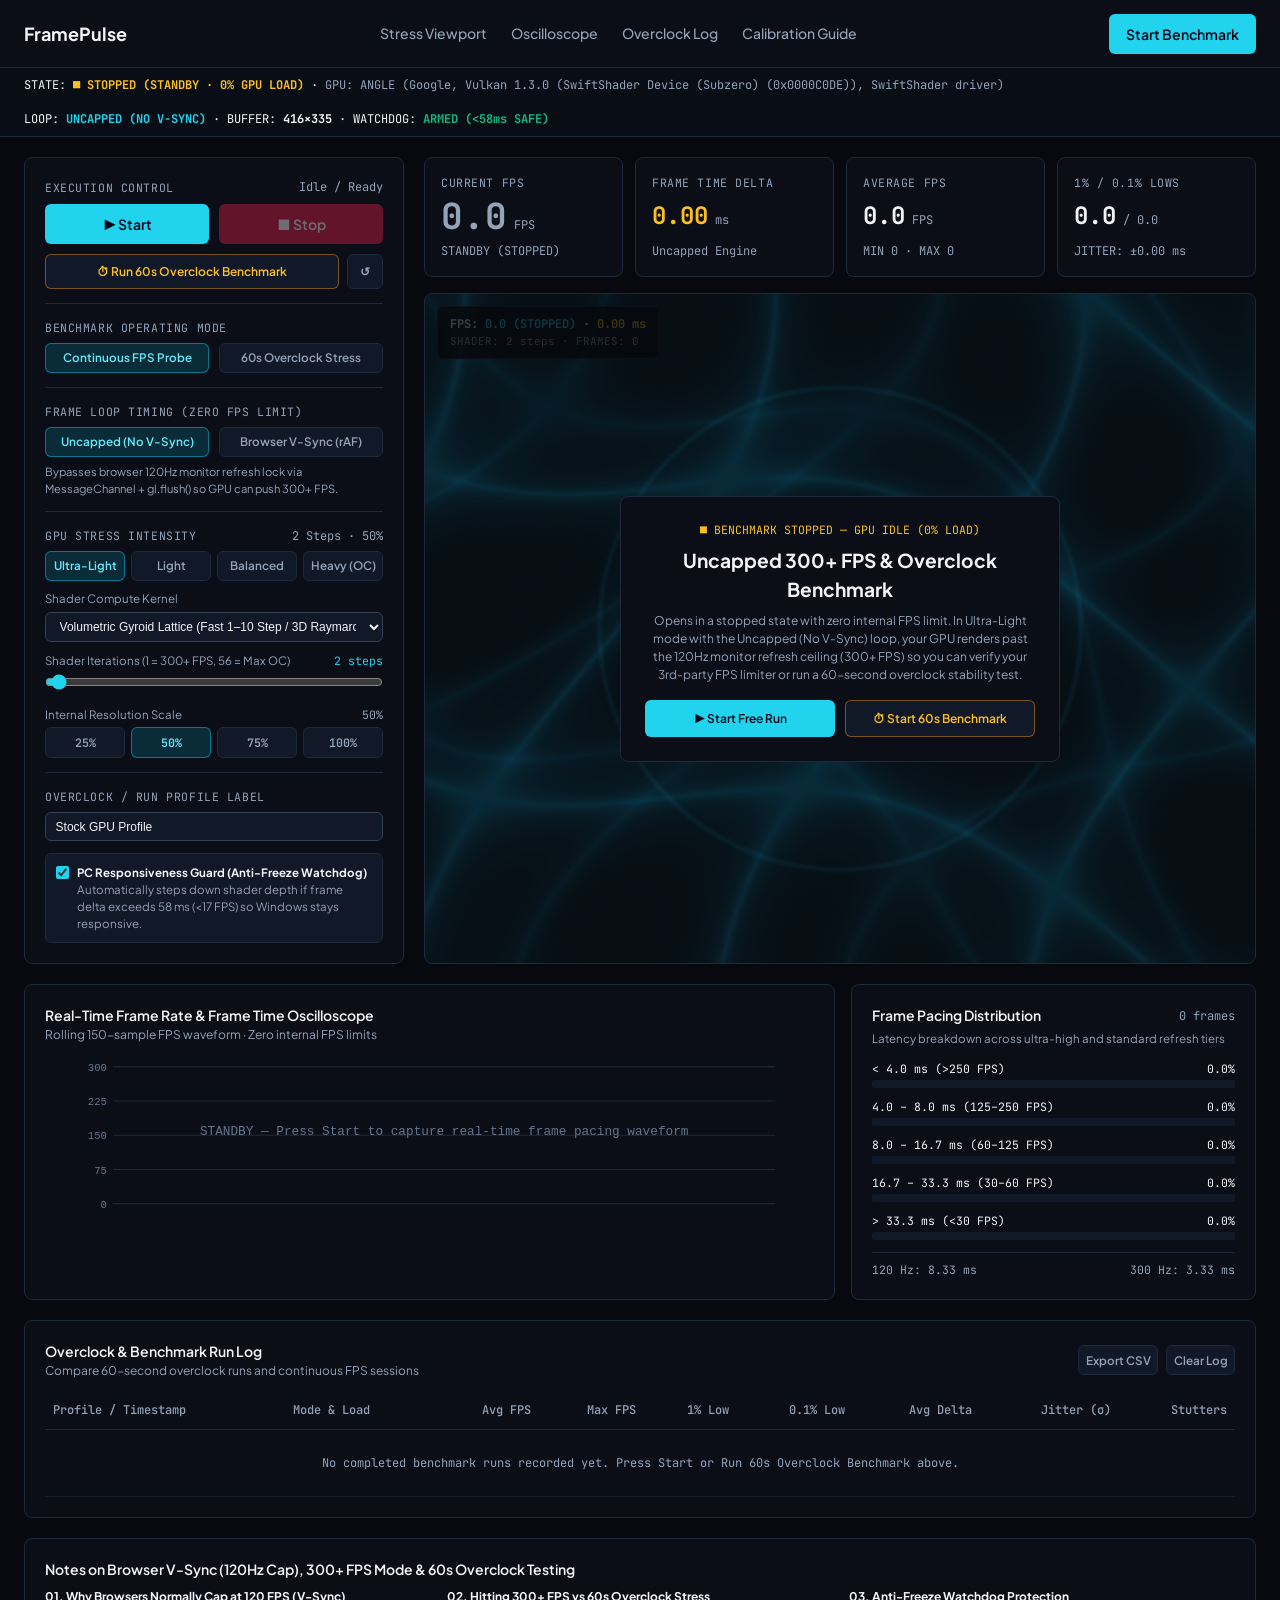
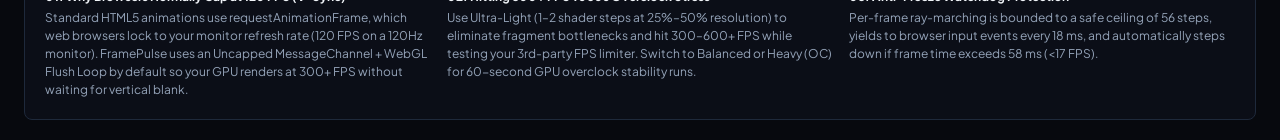
==== commit 19dc393e: "feat: optimize shader path and update benchmarks - Introduce "Ultra-Light" preset for high-FPS testi" ====
--- a/FramePulse-Standalone.html
+++ b/FramePulse-Standalone.html
@@ -105,8 +105,8 @@
     }
     .section-divider {
       border-top: 1px solid var(--border);
-      padding-top: 1rem;
-      margin-top: 1rem;
+      padding-top: 0.9rem;
+      margin-top: 0.9rem;
     }
     .label-caps {
       font-family: var(--font-mono);
@@ -115,7 +115,7 @@
       letter-spacing: 0.05em;
       color: var(--text-muted);
       display: block;
-      margin-bottom: 0.5rem;
+      margin-bottom: 0.45rem;
     }
     .btn-row { display: grid; grid-template-columns: 1fr 1fr; gap: 0.625rem; }
     button {
@@ -157,8 +157,9 @@
       background: var(--bg-surface);
       color: var(--text-muted);
       border-color: var(--border);
-      padding: 0.4rem 0.5rem;
-      font-size: 0.75rem;
+      padding: 0.4rem 0.4rem;
+      font-size: 0.73rem;
+      white-space: nowrap;
     }
     .btn-choice:hover { color: var(--text-main); border-color: var(--border-light); }
     .btn-choice.active {
@@ -171,8 +172,7 @@
       color: #FCD34D;
       border-color: rgba(245, 158, 11, 0.55);
     }
-    .cap-grid { display: grid; grid-template-columns: repeat(4, 1fr); gap: 0.375rem; margin-bottom: 0.5rem; }
-    .preset-grid { display: grid; grid-template-columns: repeat(3, 1fr); gap: 0.375rem; margin-bottom: 0.5rem; }
+    .preset-grid { display: grid; grid-template-columns: repeat(4, 1fr); gap: 0.375rem; margin-bottom: 0.5rem; }
     .scale-grid { display: grid; grid-template-columns: repeat(4, 1fr); gap: 0.375rem; }
     input[type="text"], input[type="number"], select {
       background: var(--bg-surface);
@@ -304,7 +304,9 @@
       <span id="gpuNameLabel" class="text-muted">GPU: Detecting WebGL2 Adapter...</span>
     </div>
     <div>
-      <span>BUFFER: <strong id="resLabel">1280×720</strong></span>
+      <span>LOOP: <strong id="loopHeaderLabel" class="text-cyan">UNCAPPED (NO V-SYNC)</strong></span>
+      <span> · </span>
+      <span>BUFFER: <strong id="resLabel">640×360</strong></span>
       <span> · </span>
       <span>WATCHDOG: <strong id="watchdogStatusLabel" class="text-emerald">ARMED (&lt;58ms SAFE)</strong></span>
     </div>
@@ -339,74 +341,62 @@
             </div>
           </div>
 
-          <!-- 3rd Party FPS Limiter Reference -->
+          <!-- Frame Loop Timing Engine (Uncapped vs V-Sync) -->
           <div class="section-divider">
-            <div style="display:flex;justify-content:space-between;align-items:center;margin-bottom:0.25rem;">
-              <span class="label-caps" style="margin:0;">3rd-Party FPS Limiter Reference</span>
-              <span id="targetRefSummary" class="mono text-cyan" style="font-size:0.75rem;">144 FPS (6.94 ms)</span>
+            <span class="label-caps">Frame Loop Timing (Zero FPS Limit)</span>
+            <div class="btn-row">
+              <button id="loopUncappedBtn" type="button" class="btn-choice active">Uncapped (No V-Sync)</button>
+              <button id="loopVsyncBtn" type="button" class="btn-choice">Browser V-Sync (rAF)</button>
             </div>
-            <p class="text-muted" style="font-size:0.72rem;margin-bottom:0.5rem;">
-              Select the FPS cap set in your external tool (RTSS, NVIDIA/AMD Driver, Special K):
+            <p id="loopDescText" class="text-muted" style="font-size:0.7rem;margin-top:0.4rem;">
+              Bypasses browser 120Hz monitor refresh lock via MessageChannel + gl.flush() so GPU can push 300+ FPS.
             </p>
-            <div class="cap-grid" id="capButtonsContainer">
-              <button type="button" data-cap="off" class="btn-choice mono">Off</button>
-              <button type="button" data-cap="30" class="btn-choice mono">30</button>
-              <button type="button" data-cap="60" class="btn-choice mono">60</button>
-              <button type="button" data-cap="90" class="btn-choice mono">90</button>
-              <button type="button" data-cap="120" class="btn-choice mono">120</button>
-              <button type="button" data-cap="144" class="btn-choice mono active">144</button>
-              <button type="button" data-cap="165" class="btn-choice mono">165</button>
-              <button type="button" data-cap="240" class="btn-choice mono">240</button>
-            </div>
-            <div style="display:flex;align-items:center;gap:0.5rem;">
-              <span class="text-muted" style="font-size:0.75rem;white-space:nowrap;">Custom Target FPS:</span>
-              <input id="customCapInput" type="number" min="10" max="1000" value="144" class="mono" style="width:90px;" />
-            </div>
           </div>
 
           <!-- GPU Workload Intensity -->
           <div class="section-divider">
             <div style="display:flex;justify-content:space-between;align-items:center;margin-bottom:0.4rem;">
               <span class="label-caps" style="margin:0;">GPU Stress Intensity</span>
-              <span id="workloadSummary" class="mono text-muted" style="font-size:0.75rem;">26 Steps · 100%</span>
+              <span id="workloadSummary" class="mono text-muted" style="font-size:0.75rem;">2 Steps · 50%</span>
             </div>
             <div class="preset-grid" id="presetButtonsContainer">
+              <button type="button" data-preset="ultralight" class="btn-choice active">Ultra-Light</button>
               <button type="button" data-preset="light" class="btn-choice">Light</button>
-              <button type="button" data-preset="balanced" class="btn-choice active">Balanced</button>
-              <button type="button" data-preset="heavy" class="btn-choice">Heavy</button>
+              <button type="button" data-preset="balanced" class="btn-choice">Balanced</button>
+              <button type="button" data-preset="heavy" class="btn-choice">Heavy (OC)</button>
             </div>
             <div style="margin-top:0.6rem;">
               <label class="text-muted" style="font-size:0.72rem;display:block;margin-bottom:0.25rem;">Shader Compute Kernel</label>
               <select id="sceneSelect">
-                <option value="0">Volumetric Gyroid Lattice (Ray-Marched 3D)</option>
+                <option value="0">Volumetric Gyroid Lattice (Fast 1–10 Step / 3D Raymarch)</option>
                 <option value="1">Trigonometric Plasma Manifold (Heavy ALU)</option>
                 <option value="2">Infinite Prism Matrix (Distance Field)</option>
               </select>
             </div>
             <div style="margin-top:0.6rem;">
               <div style="display:flex;justify-content:space-between;font-size:0.72rem;margin-bottom:0.2rem;">
-                <span class="text-muted">Shader Iterations (Safe Cap: 56)</span>
-                <span id="stepsValueLabel" class="mono text-cyan">26 steps</span>
+                <span class="text-muted">Shader Iterations (1 = 300+ FPS, 56 = Max OC)</span>
+                <span id="stepsValueLabel" class="mono text-cyan">2 steps</span>
               </div>
-              <input id="stepsSlider" type="range" min="8" max="56" step="2" value="26" />
+              <input id="stepsSlider" type="range" min="1" max="56" step="1" value="2" />
             </div>
             <div style="margin-top:0.6rem;">
               <div style="display:flex;justify-content:space-between;font-size:0.72rem;margin-bottom:0.25rem;">
                 <span class="text-muted">Internal Resolution Scale</span>
-                <span id="scaleValueLabel" class="mono text-muted">100%</span>
+                <span id="scaleValueLabel" class="mono text-muted">50%</span>
               </div>
               <div class="scale-grid" id="scaleButtonsContainer">
-                <button type="button" data-scale="0.5" class="btn-choice mono">50%</button>
+                <button type="button" data-scale="0.25" class="btn-choice mono">25%</button>
+                <button type="button" data-scale="0.5" class="btn-choice mono active">50%</button>
                 <button type="button" data-scale="0.75" class="btn-choice mono">75%</button>
-                <button type="button" data-scale="1" class="btn-choice mono active">100%</button>
-                <button type="button" data-scale="1.25" class="btn-choice mono">125%</button>
+                <button type="button" data-scale="1" class="btn-choice mono">100%</button>
               </div>
             </div>
           </div>
 
           <!-- Overclock Profile Label & Watchdog -->
           <div class="section-divider">
-            <span class="label-caps">Overclock / Limiter Profile Label</span>
+            <span class="label-caps">Overclock / Run Profile Label</span>
             <input id="profileInput" type="text" value="Stock GPU Profile" placeholder="e.g. +150 MHz Core / +500 MHz VRAM" />
             <label style="display:flex;align-items:flex-start;gap:0.5rem;margin-top:0.75rem;padding:0.6rem;background:var(--bg-surface);border:1px solid var(--border);border-radius:0.375rem;cursor:pointer;font-size:0.72rem;">
               <input id="watchdogCheckbox" type="checkbox" checked style="margin-top:0.15rem;accent-color:var(--cyan-light);" />
@@ -428,16 +418,16 @@
               <span id="kpiCurrentFps" class="mono kpi-val-lg text-muted">0.0</span>
               <span class="mono text-muted" style="font-size:0.75rem;margin-left:0.25rem;">FPS</span>
             </div>
-            <div id="kpiFrameTime" class="mono text-muted" style="font-size:0.75rem;margin-top:0.35rem;">STANDBY (STOPPED)</div>
+            <div id="kpiInstantFps" class="mono text-muted" style="font-size:0.75rem;margin-top:0.35rem;">STANDBY (STOPPED)</div>
           </div>
 
           <div class="kpi-card">
-            <span class="label-caps" style="margin:0;">LIMITER ACCURACY</span>
+            <span class="label-caps" style="margin:0;">FRAME TIME DELTA</span>
             <div style="margin-top:0.35rem;">
-              <span id="kpiDeviation" class="mono kpi-val-md">—</span>
-              <span id="kpiTargetSub" class="mono text-muted" style="font-size:0.75rem;margin-left:0.25rem;">vs 144</span>
+              <span id="kpiFrameTimeMs" class="mono kpi-val-md text-amber">0.00</span>
+              <span class="mono text-muted" style="font-size:0.75rem;margin-left:0.25rem;">ms</span>
             </div>
-            <div id="kpiLockStatus" class="mono text-muted" style="font-size:0.75rem;margin-top:0.35rem;">Awaiting Start</div>
+            <div id="kpiLoopMode" class="mono text-muted" style="font-size:0.75rem;margin-top:0.35rem;">Uncapped Engine</div>
           </div>
 
           <div class="kpi-card">
@@ -475,15 +465,15 @@
           <canvas id="glCanvas"></canvas>
           <div class="hud-tl mono">
             <div><strong>FPS: <span id="hudFps" class="text-cyan">0.0 (STOPPED)</span> · <span id="hudMs" class="text-amber">0.00 ms</span></strong></div>
-            <div id="hudSub" class="text-muted" style="font-size:0.68rem;">SHADER: 26 steps · FRAMES: 0</div>
+            <div id="hudSub" class="text-muted" style="font-size:0.68rem;">SHADER: 2 steps · FRAMES: 0</div>
           </div>
 
           <div id="standbyOverlay" class="standby-overlay">
             <div class="standby-card">
               <div class="mono text-amber" style="font-size:0.72rem;margin-bottom:0.5rem;">■ BENCHMARK STOPPED — GPU IDLE (0% LOAD)</div>
-              <h2 style="font-size:1.2rem;margin-bottom:0.5rem;">Ready for Frame Limiter & Overclock Testing</h2>
+              <h2 style="font-size:1.2rem;margin-bottom:0.5rem;">Uncapped 300+ FPS & Overclock Benchmark</h2>
               <p class="text-muted" style="font-size:0.75rem;margin-bottom:1rem;">
-                The WebGL2 shader loop is paused so your PC uses zero GPU resources until started. Choose a continuous run to test your 3rd-party FPS limiter or a timed 60-second pass to test GPU overclock stability.
+                Opens in a stopped state with zero internal FPS limit. In Ultra-Light mode with the Uncapped (No V-Sync) loop, your GPU renders past the 120Hz monitor refresh ceiling (300+ FPS) so you can verify your 3rd-party FPS limiter or run a 60-second overclock stability test.
               </p>
               <div class="btn-row">
                 <button id="overlayStartFreeBtn" type="button" class="btn-start" style="font-size:0.75rem;">▶ Start Free Run</button>
@@ -500,8 +490,8 @@
       <div class="panel">
         <div style="display:flex;justify-content:space-between;align-items:center;margin-bottom:0.5rem;">
           <div>
-            <h3 style="font-size:0.875rem;font-weight:600;">Real-Time Frame Pacing Oscilloscope</h3>
-            <p id="oscSubtitle" class="text-muted" style="font-size:0.75rem;">Rolling 150-sample FPS waveform · Green dashed line indicates 3rd-Party Limiter Target Cap</p>
+            <h3 style="font-size:0.875rem;font-weight:600;">Real-Time Frame Rate & Frame Time Oscilloscope</h3>
+            <p class="text-muted" style="font-size:0.75rem;">Rolling 150-sample FPS waveform · Zero internal FPS limits</p>
           </div>
         </div>
         <svg id="oscSvg" viewBox="0 0 680 165" style="width:100%;height:175px;display:block;"></svg>
@@ -513,22 +503,22 @@
             <h3 style="font-size:0.875rem;font-weight:600;">Frame Pacing Distribution</h3>
             <span id="totalFramesLabel" class="mono text-muted" style="font-size:0.75rem;">0 frames</span>
           </div>
-          <p class="text-muted" style="font-size:0.72rem;margin-bottom:0.75rem;">Latency consistency breakdown across hardware refresh tiers</p>
+          <p class="text-muted" style="font-size:0.72rem;margin-bottom:0.75rem;">Latency breakdown across ultra-high and standard refresh tiers</p>
           <div id="bucketsContainer" style="display:flex;flex-direction:column;gap:0.6rem;"></div>
         </div>
         <div class="mono text-muted" style="font-size:0.72rem;border-top:1px solid var(--border);padding-top:0.5rem;margin-top:0.75rem;display:flex;justify-content:space-between;">
-          <span>60 Hz: 16.67 ms</span>
-          <span>144 Hz: 6.94 ms</span>
+          <span>120 Hz: 8.33 ms</span>
+          <span>300 Hz: 3.33 ms</span>
         </div>
       </div>
     </section>
 
-    <!-- Overclock & Frame Limiter Benchmark Log -->
+    <!-- Overclock & Benchmark Run Log -->
     <section id="run-log" class="panel">
       <div style="display:flex;flex-wrap:wrap;justify-content:space-between;align-items:center;gap:0.75rem;margin-bottom:0.75rem;">
         <div>
-          <h3 style="font-size:0.875rem;font-weight:600;">Overclock & Frame Limiter Benchmark Log</h3>
-          <p class="text-muted" style="font-size:0.75rem;">Compare 60-second overclock runs and 3rd-party FPS limiter lock consistency</p>
+          <h3 style="font-size:0.875rem;font-weight:600;">Overclock & Benchmark Run Log</h3>
+          <p class="text-muted" style="font-size:0.75rem;">Compare 60-second overclock runs and continuous FPS sessions</p>
         </div>
         <div style="display:flex;gap:0.5rem;">
           <button id="btnExportCsv" type="button" class="btn-choice">Export CSV</button>
@@ -541,8 +531,8 @@
             <tr class="mono">
               <th>Profile / Timestamp</th>
               <th>Mode & Load</th>
-              <th class="text-right">Target Cap</th>
               <th class="text-right">Avg FPS</th>
+              <th class="text-right">Max FPS</th>
               <th class="text-right">1% Low</th>
               <th class="text-right">0.1% Low</th>
               <th class="text-right">Avg Delta</th>
@@ -559,19 +549,19 @@
 
     <!-- Calibration Guide -->
     <section id="calibration-guide" class="panel">
-      <h3 style="font-size:0.875rem;font-weight:600;margin-bottom:0.5rem;">Windows 10 / 11 Usage Guide</h3>
+      <h3 style="font-size:0.875rem;font-weight:600;margin-bottom:0.5rem;">Notes on Browser V-Sync (120Hz Cap), 300+ FPS Mode & 60s Overclock Testing</h3>
       <div style="display:grid;grid-template-columns:repeat(auto-fit,minmax(260px,1fr));gap:1rem;font-size:0.75rem;" class="text-muted">
         <div>
-          <strong style="color:var(--text-main);display:block;margin-bottom:0.2rem;">01. Testing 3rd-Party FPS Limiters</strong>
-          Set your external frame limiter (RTSS, NVIDIA Control Panel Max Frame Rate, or AMD Chill) to cap your browser or global 3D profile, select the matching FPS cap on the left, set intensity to Light, and press Start.
+          <strong style="color:var(--text-main);display:block;margin-bottom:0.2rem;">01. Why Browsers Normally Cap at 120 FPS (V-Sync)</strong>
+          Standard HTML5 animations use requestAnimationFrame, which web browsers lock to your monitor refresh rate (120 FPS on a 120Hz monitor). FramePulse uses an Uncapped MessageChannel + WebGL Flush Loop by default so your GPU renders at 300+ FPS without waiting for vertical blank.
         </div>
         <div>
-          <strong style="color:var(--text-main);display:block;margin-bottom:0.2rem;">02. 60-Second Overclock Stability Pass</strong>
-          Choose Balanced or Heavy intensity, label your clock profile (e.g. Stock vs +150 MHz Core), and click Run 60s Overclock Benchmark to log and compare 1% Lows and frame pacing jitter.
+          <strong style="color:var(--text-main);display:block;margin-bottom:0.2rem;">02. Hitting 300+ FPS vs 60s Overclock Stress</strong>
+          Use Ultra-Light (1–2 shader steps at 25%–50% resolution) to eliminate fragment bottlenecks and hit 300–600+ FPS while testing your 3rd-party FPS limiter. Switch to Balanced or Heavy (OC) for 60-second GPU overclock stability runs.
         </div>
         <div>
           <strong style="color:var(--text-main);display:block;margin-bottom:0.2rem;">03. Anti-Freeze Watchdog Protection</strong>
-          Per-frame ray-marching is bounded to a safe ceiling of 56 steps and automatically steps down if frame time exceeds 58 ms (&lt;17 FPS), ensuring Windows and your mouse cursor never become unresponsive.
+          Per-frame ray-marching is bounded to a safe ceiling of 56 steps, yields to browser input events every 18 ms, and automatically steps down if frame time exceeds 58 ms (&lt;17 FPS).
         </div>
       </div>
     </section>
@@ -579,39 +569,40 @@
 
   <script>
     (function() {
-      // State — always starts STOPPED
       var status = 'stopped';
       var config = {
         mode: 'free_run',
-        preset: 'balanced',
+        loopEngine: 'uncapped',
+        preset: 'ultralight',
         scene: 0,
-        shaderIterations: 26,
-        resolutionScale: 1.0,
-        referenceTargetFps: 144,
+        shaderIterations: 2,
+        resolutionScale: 0.5,
         watchdogEnabled: true,
         clockProfileLabel: 'Stock GPU Profile'
       };
 
       var rafId = null;
+      var timeoutId = null;
+      var msgChannel = null;
       var startTimeMs = 0;
       var lastFrameMs = 0;
       var lastUiSyncMs = 0;
+      var lastYieldMs = 0;
       var allDeltas = [];
       var recentDeltas = [];
       var buckets = { under4: 0, ms4to8: 0, ms8to16: 0, ms16to33: 0, over33: 0 };
       var stutterCount = 0;
-      var effectiveSteps = 26;
+      var effectiveSteps = 2;
       var consecutiveSlow = 0;
       var watchdogTriggers = 0;
       var watchdogActive = false;
       var history = [];
       var runRecords = [];
 
-      // WebGL Setup
       var canvas = document.getElementById('glCanvas');
       var container = document.getElementById('viewportContainer');
-      var gl = canvas.getContext('webgl2', { alpha: false, antialias: false, powerPreference: 'high-performance' }) ||
-               canvas.getContext('webgl', { alpha: false, antialias: false, powerPreference: 'high-performance' });
+      var glAttribs = { alpha: false, antialias: false, depth: false, stencil: false, desynchronized: true, powerPreference: 'high-performance' };
+      var gl = canvas.getContext('webgl2', glAttribs) || canvas.getContext('webgl', glAttribs);
 
       var vsSource = 'attribute vec2 a_pos; void main(){ gl_Position = vec4(a_pos, 0.0, 1.0); }';
       var fsSource = [
@@ -637,6 +628,20 @@
         'void main(){',
         '  vec2 uv=(gl_FragCoord.xy-0.5*u_res)/min(u_res.y,u_res.x);',
         '  float t=u_time;',
+        '  if(u_iter<=10){',
+        '    vec3 col=vec3(0.03,0.05,0.09); vec2 p=uv*2.4;',
+        '    for(int i=0;i<10;i++){',
+        '      if(i>=u_iter) break;',
+        '      float fi=float(i)+1.0;',
+        '      p=vec2(p.x*0.939-p.y*0.342+sin(t*1.4+p.y*1.8)*0.25, p.x*0.342+p.y*0.939+cos(t*1.1+p.x*1.8)*0.25);',
+        '      float w=abs(sin(p.x*3.0+t)*cos(p.y*3.0-t));',
+        '      vec3 tint=(u_scene==0)?vec3(0.04,0.72,0.92):(u_scene==1)?vec3(0.25,0.55,0.98):vec3(0.95,0.62,0.12);',
+        '      col+=tint*(0.045/(0.06+w*0.8))/fi;',
+        '    }',
+        '    float ring=smoothstep(0.006,0.001,abs(length(uv)-0.36));',
+        '    col+=vec3(0.06,0.78,0.92)*ring*0.25;',
+        '    gl_FragColor=vec4(clamp(col,0.0,1.0),1.0); return;',
+        '  }',
         '  if(u_scene==1){',
         '    vec3 col=vec3(0.0); vec2 p=uv*2.2; float amp=0.65, freq=1.8;',
         '    for(int i=0;i<60;i++){',
@@ -697,30 +702,44 @@
 
       function resizeCanvas() {
         var r = container.getBoundingClientRect();
-        var w = Math.max(320, Math.floor((r.width || 900) * config.resolutionScale));
-        var h = Math.max(220, Math.floor((r.height || 410) * config.resolutionScale));
+        var w = Math.max(200, Math.floor((r.width || 900) * config.resolutionScale));
+        var h = Math.max(120, Math.floor((r.height || 410) * config.resolutionScale));
         canvas.width = w; canvas.height = h;
         if (gl) gl.viewport(0, 0, w, h);
         document.getElementById('resLabel').textContent = w + '×' + h;
-        if (status !== 'running') drawFrame(2.4, Math.min(8, config.shaderIterations));
+        if (status !== 'running') drawFrame(2.4, Math.min(4, config.shaderIterations));
       }
 
       function drawFrame(tSec, iterCount) {
         if (!gl) return;
         gl.uniform2f(uRes, canvas.width, canvas.height);
         gl.uniform1f(uTime, tSec);
-        gl.uniform1i(uIter, Math.max(4, Math.min(56, iterCount)));
+        gl.uniform1i(uIter, Math.max(1, Math.min(56, iterCount)));
         gl.uniform1i(uScene, config.scene);
         gl.drawArrays(gl.TRIANGLES, 0, 6);
+        gl.flush();
       }
 
       window.addEventListener('resize', resizeCanvas);
       resizeCanvas();
 
+      function stopLoopHandles() {
+        if (rafId !== null) { cancelAnimationFrame(rafId); rafId = null; }
+        if (timeoutId !== null) { clearTimeout(timeoutId); timeoutId = null; }
+        if (msgChannel) {
+          msgChannel.port1.onmessage = null;
+          msgChannel.port1.close();
+          msgChannel.port2.close();
+          msgChannel = null;
+        }
+      }
+
       function computeStats() {
         if (allDeltas.length === 0) {
-          return { curFps: 0, ms: 0, avgFps: 0, minFps: 0, maxFps: 0, low1: 0, low01: 0, jitter: 0 };
-        }
+          return { curFps: 0, instFps: 0, ms: 0, avgFps: 0, minFps: 0, maxFps: 0, low1: 0, low01: 0, jitter: 0 };
+        }
+        var lastD = allDeltas[allDeltas.length - 1];
+        var instFps = lastD > 0 ? 1000 / lastD : 0;
         var rSum = 0;
         for (var i = 0; i < recentDeltas.length; i++) rSum += recentDeltas[i];
         var rAvg = rSum / recentDeltas.length;
@@ -740,7 +759,8 @@
         }
         var avgMs = totMs / allDeltas.length;
         var avgFps = avgMs > 0 ? 1000 / avgMs : 0;
-        var sorted = allDeltas.slice().sort(function(a, b) { return b - a; });
+        var pool = allDeltas.length > 4000 ? allDeltas.slice(-4000) : allDeltas;
+        var sorted = pool.slice().sort(function(a, b) { return b - a; });
         var c1 = Math.max(1, Math.ceil(sorted.length * 0.01));
         var c01 = Math.max(1, Math.ceil(sorted.length * 0.001));
         var s1 = 0, s01 = 0;
@@ -749,6 +769,7 @@
 
         return {
           curFps: curFps,
+          instFps: instFps,
           ms: rAvg,
           avgFps: avgFps,
           minFps: maxD > 0 ? 1000 / maxD : 0,
@@ -763,10 +784,9 @@
         var svg = document.getElementById('oscSvg');
         var w = 680, h = 165, padL = 42, padR = 14, padT = 14, padB = 22;
         var pw = w - padL - padR, ph = h - padT - padB;
-        var maxFps = 144;
-        if (config.referenceTargetFps) maxFps = Math.max(120, config.referenceTargetFps * 1.25);
+        var maxFps = 300;
         for (var i = 0; i < history.length; i++) {
-          if (history[i].fps * 1.15 > maxFps) maxFps = Math.ceil((history[i].fps * 1.15) / 30) * 30;
+          if (history[i].fps * 1.15 > maxFps) maxFps = Math.ceil((history[i].fps * 1.15) / 50) * 50;
         }
 
         var out = [];
@@ -776,11 +796,6 @@
           var val = Math.round(steps[s] * maxFps);
           out.push('<line x1="' + padL + '" y1="' + y + '" x2="' + (padL + pw) + '" y2="' + y + '" stroke="#1E293B" stroke-width="1"/>');
           out.push('<text x="' + (padL - 6) + '" y="' + (y + 4) + '" text-anchor="end" fill="#64748B" font-size="10" font-family="monospace">' + val + '</text>');
-        }
-
-        if (config.referenceTargetFps && config.referenceTargetFps <= maxFps) {
-          var ry = padT + ph - (config.referenceTargetFps / maxFps) * ph;
-          out.push('<line x1="' + padL + '" y1="' + ry + '" x2="' + (padL + pw) + '" y2="' + ry + '" stroke="#10B981" stroke-width="1.5" stroke-dasharray="5 4"/>');
         }
 
         if (history.length > 1) {
@@ -835,8 +850,8 @@
             '<tr>' +
               '<td><strong>' + r.profile + '</strong><div class="text-muted" style="font-size:0.68rem;">' + r.time + ' · ' + r.duration.toFixed(1) + 's</div></td>' +
               '<td>' + (r.mode === 'benchmark_60s' ? '60s OC Stress' : 'Free Run') + ' (' + r.steps + ' steps)</td>' +
-              '<td class="text-right">' + (r.cap ? r.cap + ' FPS' : 'Uncapped') + '</td>' +
               '<td class="text-right text-cyan"><strong>' + r.avgFps.toFixed(1) + '</strong></td>' +
+              '<td class="text-right">' + r.maxFps.toFixed(0) + '</td>' +
               '<td class="text-right">' + r.low1.toFixed(1) + '</td>' +
               '<td class="text-right">' + r.low01.toFixed(1) + '</td>' +
               '<td class="text-right text-amber">' + r.ms.toFixed(2) + ' ms</td>' +
@@ -873,7 +888,7 @@
       }
 
       function stopBenchmark(completed60s) {
-        if (rafId) { cancelAnimationFrame(rafId); rafId = null; }
+        stopLoopHandles();
         var elapsed = startTimeMs > 0 ? (performance.now() - startTimeMs) / 1000 : 0;
         var st = computeStats();
         if (allDeltas.length >= 15 && elapsed >= 1.0) {
@@ -883,8 +898,8 @@
             mode: config.mode,
             duration: completed60s ? 60.0 : elapsed,
             steps: config.shaderIterations,
-            cap: config.referenceTargetFps,
             avgFps: st.avgFps,
+            maxFps: st.maxFps,
             low1: st.low1,
             low01: st.low01,
             ms: st.avgFps > 0 ? 1000 / st.avgFps : 0,
@@ -894,19 +909,19 @@
           renderRunLog();
         }
         status = completed60s ? 'completed' : 'stopped';
-        drawFrame(2.4, Math.min(8, config.shaderIterations));
+        drawFrame(2.4, Math.min(4, config.shaderIterations));
         updateUiControls();
       }
 
       function startBenchmark(overrideMode) {
-        if (rafId) cancelAnimationFrame(rafId);
+        stopLoopHandles();
         if (overrideMode) {
           config.mode = overrideMode;
           document.getElementById('modeFreeBtn').className = config.mode === 'free_run' ? 'btn-choice active' : 'btn-choice';
           document.getElementById('mode60sBtn').className = config.mode === 'benchmark_60s' ? 'btn-choice active-amber' : 'btn-choice';
         }
         var now = performance.now();
-        startTimeMs = now; lastFrameMs = now; lastUiSyncMs = now;
+        startTimeMs = now; lastFrameMs = now; lastUiSyncMs = now; lastYieldMs = now;
         allDeltas = []; recentDeltas = [];
         buckets = { under4: 0, ms4to8: 0, ms8to16: 0, ms16to33: 0, over33: 0 };
         stutterCount = 0; effectiveSteps = config.shaderIterations;
@@ -915,16 +930,37 @@
         status = 'running';
         updateUiControls();
 
-        function tick(ts) {
+        msgChannel = new MessageChannel();
+
+        function scheduleNext(curNow) {
           if (status !== 'running') return;
+          if (config.loopEngine === 'vsync_raf') {
+            rafId = requestAnimationFrame(function() { tick(); });
+          } else {
+            if (curNow - lastYieldMs >= 18) {
+              lastYieldMs = curNow;
+              timeoutId = setTimeout(function() { if (status === 'running') tick(); }, 0);
+            } else {
+              msgChannel.port2.postMessage(null);
+            }
+          }
+        }
+
+        function tick() {
+          if (status !== 'running') return;
+          var ts = performance.now();
           var dt = ts - lastFrameMs;
+          if (dt < 0.15) {
+            scheduleNext(ts);
+            return;
+          }
           lastFrameMs = ts;
           var elapsed = (ts - startTimeMs) / 1000;
 
-          if (dt > 0.2 && dt < 1000) {
+          if (dt < 1000) {
             allDeltas.push(dt);
             recentDeltas.push(dt);
-            if (recentDeltas.length > 35) recentDeltas.shift();
+            if (recentDeltas.length > 60) recentDeltas.shift();
 
             if (dt < 4.0) buckets.under4++;
             else if (dt < 8.0) buckets.ms4to8++;
@@ -932,16 +968,16 @@
             else if (dt <= 33.4) buckets.ms16to33++;
             else buckets.over33++;
 
-            if (allDeltas.length > 20) {
+            if (allDeltas.length > 30) {
               var rAvg = recentDeltas.reduce(function(a,b){return a+b;},0) / recentDeltas.length;
-              if (dt > Math.max(22, rAvg * 2.1)) stutterCount++;
+              if (dt > Math.max(22, rAvg * 2.2)) stutterCount++;
             }
 
             if (config.watchdogEnabled) {
               if (dt > 58.0) {
                 consecutiveSlow++;
-                if (consecutiveSlow >= 3 && effectiveSteps > 8) {
-                  effectiveSteps = Math.max(8, effectiveSteps - 6);
+                if (consecutiveSlow >= 3 && effectiveSteps > 2) {
+                  effectiveSteps = Math.max(2, effectiveSteps - 6);
                   watchdogTriggers++; watchdogActive = true; consecutiveSlow = 0;
                 }
               } else if (dt < 28.0) {
@@ -969,7 +1005,8 @@
             var kpiFps = document.getElementById('kpiCurrentFps');
             kpiFps.textContent = st.curFps.toFixed(1);
             kpiFps.className = 'mono kpi-val-lg text-cyan';
-            document.getElementById('kpiFrameTime').innerHTML = 'DELTA: <strong class="text-amber">' + st.ms.toFixed(2) + ' ms</strong>';
+            document.getElementById('kpiInstantFps').innerHTML = 'INSTANT: <strong>' + st.instFps.toFixed(0) + ' FPS</strong>';
+            document.getElementById('kpiFrameTimeMs').textContent = st.ms.toFixed(2);
             document.getElementById('kpiAvgFps').textContent = st.avgFps.toFixed(1);
             document.getElementById('kpiMinMax').textContent = 'MIN ' + st.minFps.toFixed(0) + ' · MAX ' + st.maxFps.toFixed(0);
             document.getElementById('kpiLow1').textContent = st.low1.toFixed(1);
@@ -980,19 +1017,6 @@
             document.getElementById('hudMs').textContent = st.ms.toFixed(2) + ' ms';
             document.getElementById('hudSub').textContent = 'SHADER: ' + effectiveSteps + ' steps · FRAMES: ' + allDeltas.length.toLocaleString();
 
-            if (config.referenceTargetFps) {
-              var dev = st.curFps - config.referenceTargetFps;
-              document.getElementById('kpiDeviation').textContent = (dev >= 0 ? '+' : '') + dev.toFixed(1);
-              var tol = Math.max(2.0, config.referenceTargetFps * 0.035);
-              var lockEl = document.getElementById('kpiLockStatus');
-              if (Math.abs(dev) <= tol) { lockEl.textContent = '● Locked to Cap'; lockEl.className = 'mono text-emerald'; }
-              else if (dev > tol) { lockEl.textContent = '▲ Above Target Cap'; lockEl.className = 'mono text-amber'; }
-              else { lockEl.textContent = '▼ GPU Bound'; lockEl.className = 'mono text-cyan'; }
-            } else {
-              document.getElementById('kpiDeviation').textContent = '—';
-              document.getElementById('kpiLockStatus').textContent = 'No Cap Selected';
-            }
-
             if (config.mode === 'benchmark_60s') {
               var rem = Math.max(0, 60 - elapsed);
               document.getElementById('bar60sText').textContent = elapsed.toFixed(1) + 's / 60.0s (' + rem.toFixed(1) + 's remaining)';
@@ -1003,12 +1027,13 @@
             renderBuckets();
           }
 
-          rafId = requestAnimationFrame(tick);
-        }
-        rafId = requestAnimationFrame(tick);
-      }
-
-      // Wire event listeners
+          scheduleNext(ts);
+        }
+
+        msgChannel.port1.onmessage = function() { tick(); };
+        scheduleNext(now);
+      }
+
       document.getElementById('btnStart').addEventListener('click', function() { startBenchmark(); });
       document.getElementById('btnStop').addEventListener('click', function() { stopBenchmark(false); });
       document.getElementById('topToggleBtn').addEventListener('click', function() {
@@ -1023,7 +1048,8 @@
         buckets = { under4: 0, ms4to8: 0, ms8to16: 0, ms16to33: 0, over33: 0 };
         document.getElementById('kpiCurrentFps').textContent = '0.0';
         document.getElementById('kpiCurrentFps').className = 'mono kpi-val-lg text-muted';
-        document.getElementById('kpiFrameTime').textContent = 'STANDBY (STOPPED)';
+        document.getElementById('kpiInstantFps').textContent = 'STANDBY (STOPPED)';
+        document.getElementById('kpiFrameTimeMs').textContent = '0.00';
         renderOscilloscope(); renderBuckets();
       });
 
@@ -1040,42 +1066,40 @@
         updateUiControls();
       });
 
-      var capBtns = document.querySelectorAll('#capButtonsContainer button');
-      function updateCapSummary() {
-        var c = config.referenceTargetFps;
-        document.getElementById('targetRefSummary').textContent = c ? c + ' FPS (' + (1000 / c).toFixed(2) + ' ms)' : 'No Reference';
-        document.getElementById('kpiTargetSub').textContent = c ? 'vs ' + c : '';
-        renderOscilloscope();
-      }
-      for (var i = 0; i < capBtns.length; i++) {
-        capBtns[i].addEventListener('click', function() {
-          for (var j = 0; j < capBtns.length; j++) capBtns[j].className = 'btn-choice mono';
-          this.className = 'btn-choice mono active';
-          var v = this.getAttribute('data-cap');
-          config.referenceTargetFps = v === 'off' ? null : parseInt(v, 10);
-          if (config.referenceTargetFps) document.getElementById('customCapInput').value = String(config.referenceTargetFps);
-          updateCapSummary();
-        });
-      }
-      document.getElementById('customCapInput').addEventListener('input', function() {
-        var val = parseInt(this.value, 10);
-        if (!isNaN(val) && val >= 10 && val <= 1000) {
-          config.referenceTargetFps = val;
-          updateCapSummary();
-        }
+      document.getElementById('loopUncappedBtn').addEventListener('click', function() {
+        config.loopEngine = 'uncapped';
+        this.className = 'btn-choice active';
+        document.getElementById('loopVsyncBtn').className = 'btn-choice';
+        document.getElementById('loopHeaderLabel').textContent = 'UNCAPPED (NO V-SYNC)';
+        document.getElementById('kpiLoopMode').textContent = 'Uncapped Engine';
+        document.getElementById('loopDescText').textContent = 'Bypasses browser 120Hz monitor refresh lock via MessageChannel + gl.flush() so GPU can push 300+ FPS.';
       });
+      document.getElementById('loopVsyncBtn').addEventListener('click', function() {
+        config.loopEngine = 'vsync_raf';
+        this.className = 'btn-choice active';
+        document.getElementById('loopUncappedBtn').className = 'btn-choice';
+        document.getElementById('loopHeaderLabel').textContent = 'DISPLAY V-SYNC (rAF)';
+        document.getElementById('kpiLoopMode').textContent = 'Display V-Synced';
+        document.getElementById('loopDescText').textContent = 'Standard requestAnimationFrame loop (locks to your 120Hz display unless browser is launched with --disable-frame-rate-limit).';
+      });
 
       var presetMap = {
-        light: { steps: 10, scale: 0.75 },
-        balanced: { steps: 26, scale: 1.0 },
-        heavy: { steps: 44, scale: 1.0 }
+        ultralight: { steps: 2, scale: 0.5 },
+        light: { steps: 6, scale: 0.5 },
+        balanced: { steps: 20, scale: 0.75 },
+        heavy: { steps: 42, scale: 1.0 }
       };
       var presetBtns = document.querySelectorAll('#presetButtonsContainer button');
+      var scaleBtns = document.querySelectorAll('#scaleButtonsContainer button');
       function updateWorkloadLabels() {
-        document.getElementById('stepsValueLabel').textContent = config.shaderIterations + ' steps';
+        document.getElementById('stepsValueLabel').textContent = config.shaderIterations + (config.shaderIterations === 1 ? ' step' : ' steps');
         document.getElementById('stepsSlider').value = String(config.shaderIterations);
         document.getElementById('scaleValueLabel').textContent = Math.round(config.resolutionScale * 100) + '%';
         document.getElementById('workloadSummary').textContent = config.shaderIterations + ' Steps · ' + Math.round(config.resolutionScale * 100) + '%';
+        for (var k = 0; k < scaleBtns.length; k++) {
+          var sVal = parseFloat(scaleBtns[k].getAttribute('data-scale'));
+          scaleBtns[k].className = sVal === config.resolutionScale ? 'btn-choice mono active' : 'btn-choice mono';
+        }
         resizeCanvas();
       }
       for (var p = 0; p < presetBtns.length; p++) {
@@ -1096,13 +1120,10 @@
       });
       document.getElementById('sceneSelect').addEventListener('change', function() {
         config.scene = parseInt(this.value, 10);
-        if (status !== 'running') drawFrame(2.4, Math.min(8, config.shaderIterations));
+        if (status !== 'running') drawFrame(2.4, Math.min(4, config.shaderIterations));
       });
-      var scaleBtns = document.querySelectorAll('#scaleButtonsContainer button');
       for (var sb = 0; sb < scaleBtns.length; sb++) {
         scaleBtns[sb].addEventListener('click', function() {
-          for (var k = 0; k < scaleBtns.length; k++) scaleBtns[k].className = 'btn-choice mono';
-          this.className = 'btn-choice mono active';
           config.resolutionScale = parseFloat(this.getAttribute('data-scale'));
           updateWorkloadLabels();
         });
@@ -1118,10 +1139,10 @@
       });
       document.getElementById('btnExportCsv').addEventListener('click', function() {
         if (runRecords.length === 0) return;
-        var rows = ['Timestamp,Profile,Mode,Duration_s,Shader_Steps,Target_Cap,Avg_FPS,1Pct_Low,0.1Pct_Low,Avg_ms,Jitter_ms,Stutters'];
+        var rows = ['Timestamp,Profile,Mode,Duration_s,Shader_Steps,Avg_FPS,Max_FPS,1Pct_Low,0.1Pct_Low,Avg_ms,Jitter_ms,Stutters'];
         for (var i = 0; i < runRecords.length; i++) {
           var r = runRecords[i];
-          rows.push([r.time, '"' + r.profile + '"', r.mode, r.duration.toFixed(1), r.steps, r.cap || 'Uncapped', r.avgFps.toFixed(2), r.low1.toFixed(2), r.low01.toFixed(2), r.ms.toFixed(2), r.jitter.toFixed(2), r.stutters].join(','));
+          rows.push([r.time, '"' + r.profile + '"', r.mode, r.duration.toFixed(1), r.steps, r.avgFps.toFixed(2), r.maxFps.toFixed(0), r.low1.toFixed(2), r.low01.toFixed(2), r.ms.toFixed(2), r.jitter.toFixed(2), r.stutters].join(','));
         }
         var blob = new Blob([rows.join('\n')], { type: 'text/csv' });
         var a = document.createElement('a');
